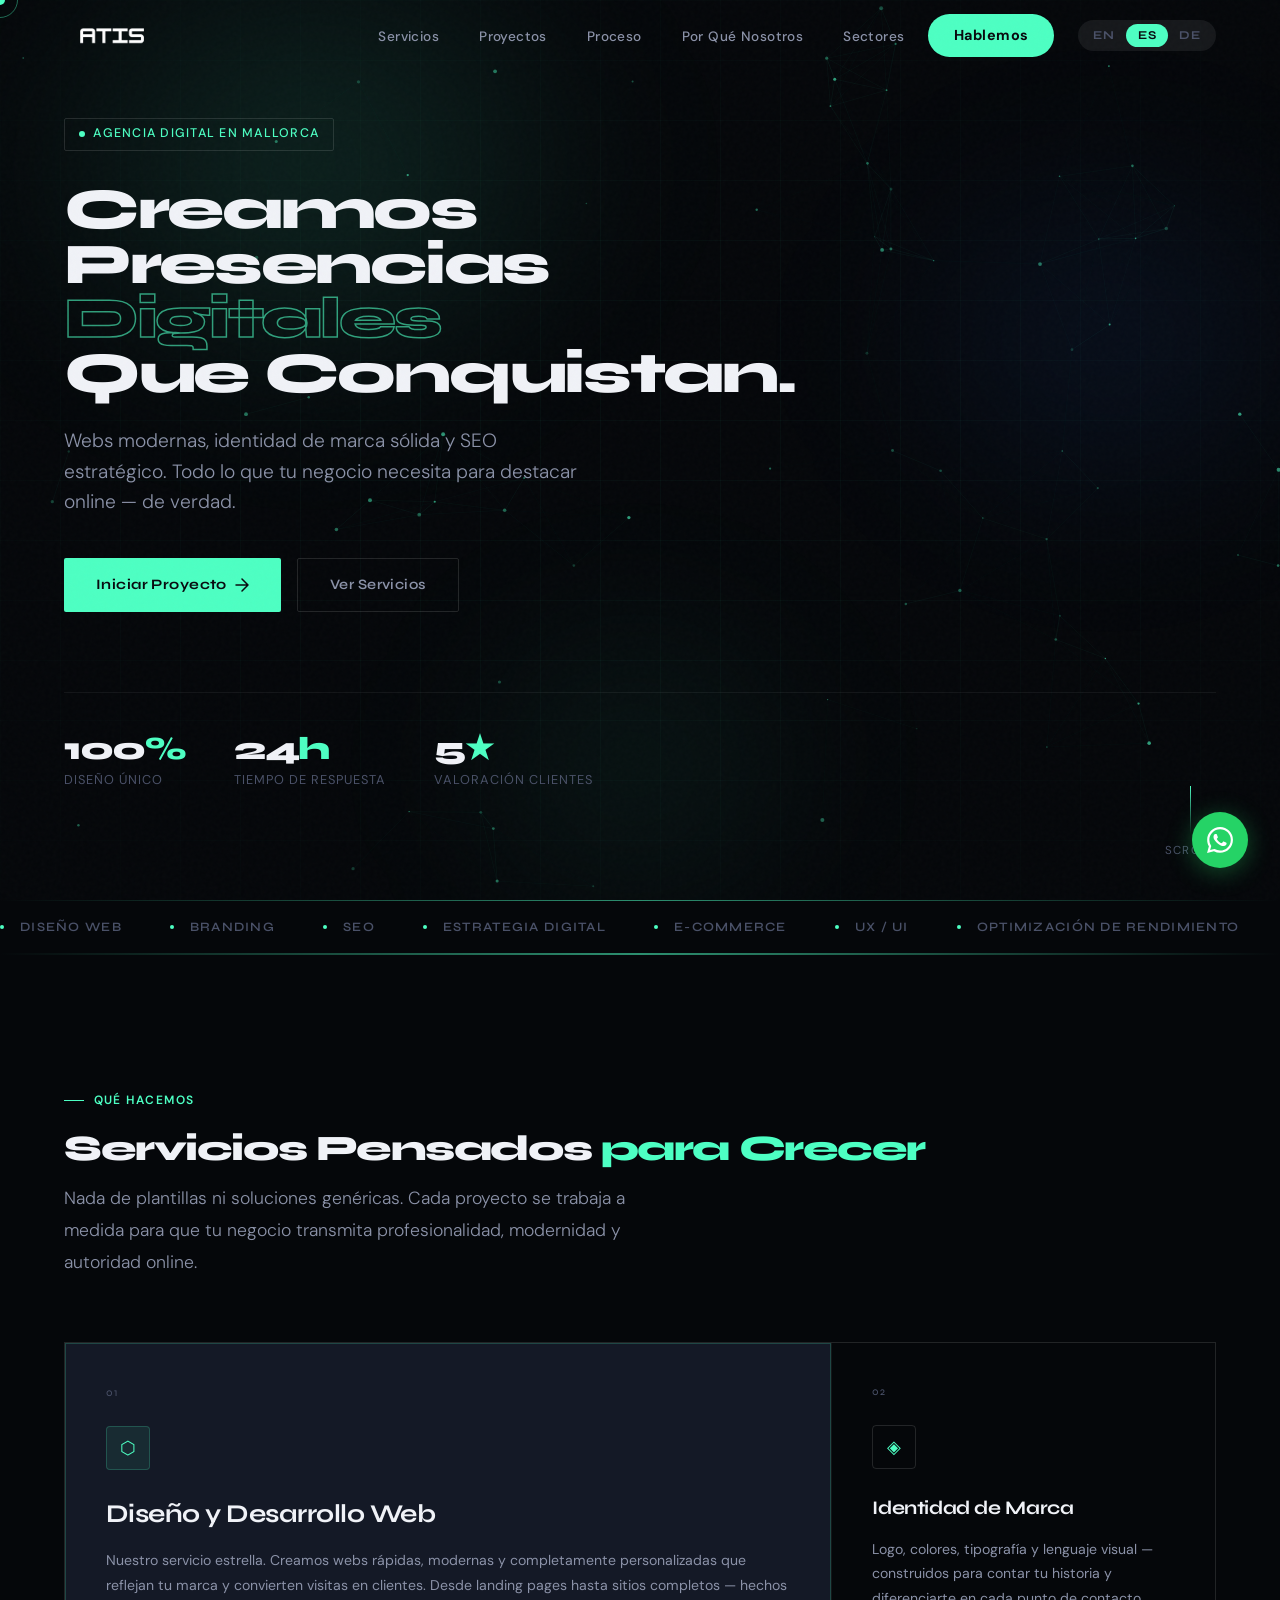
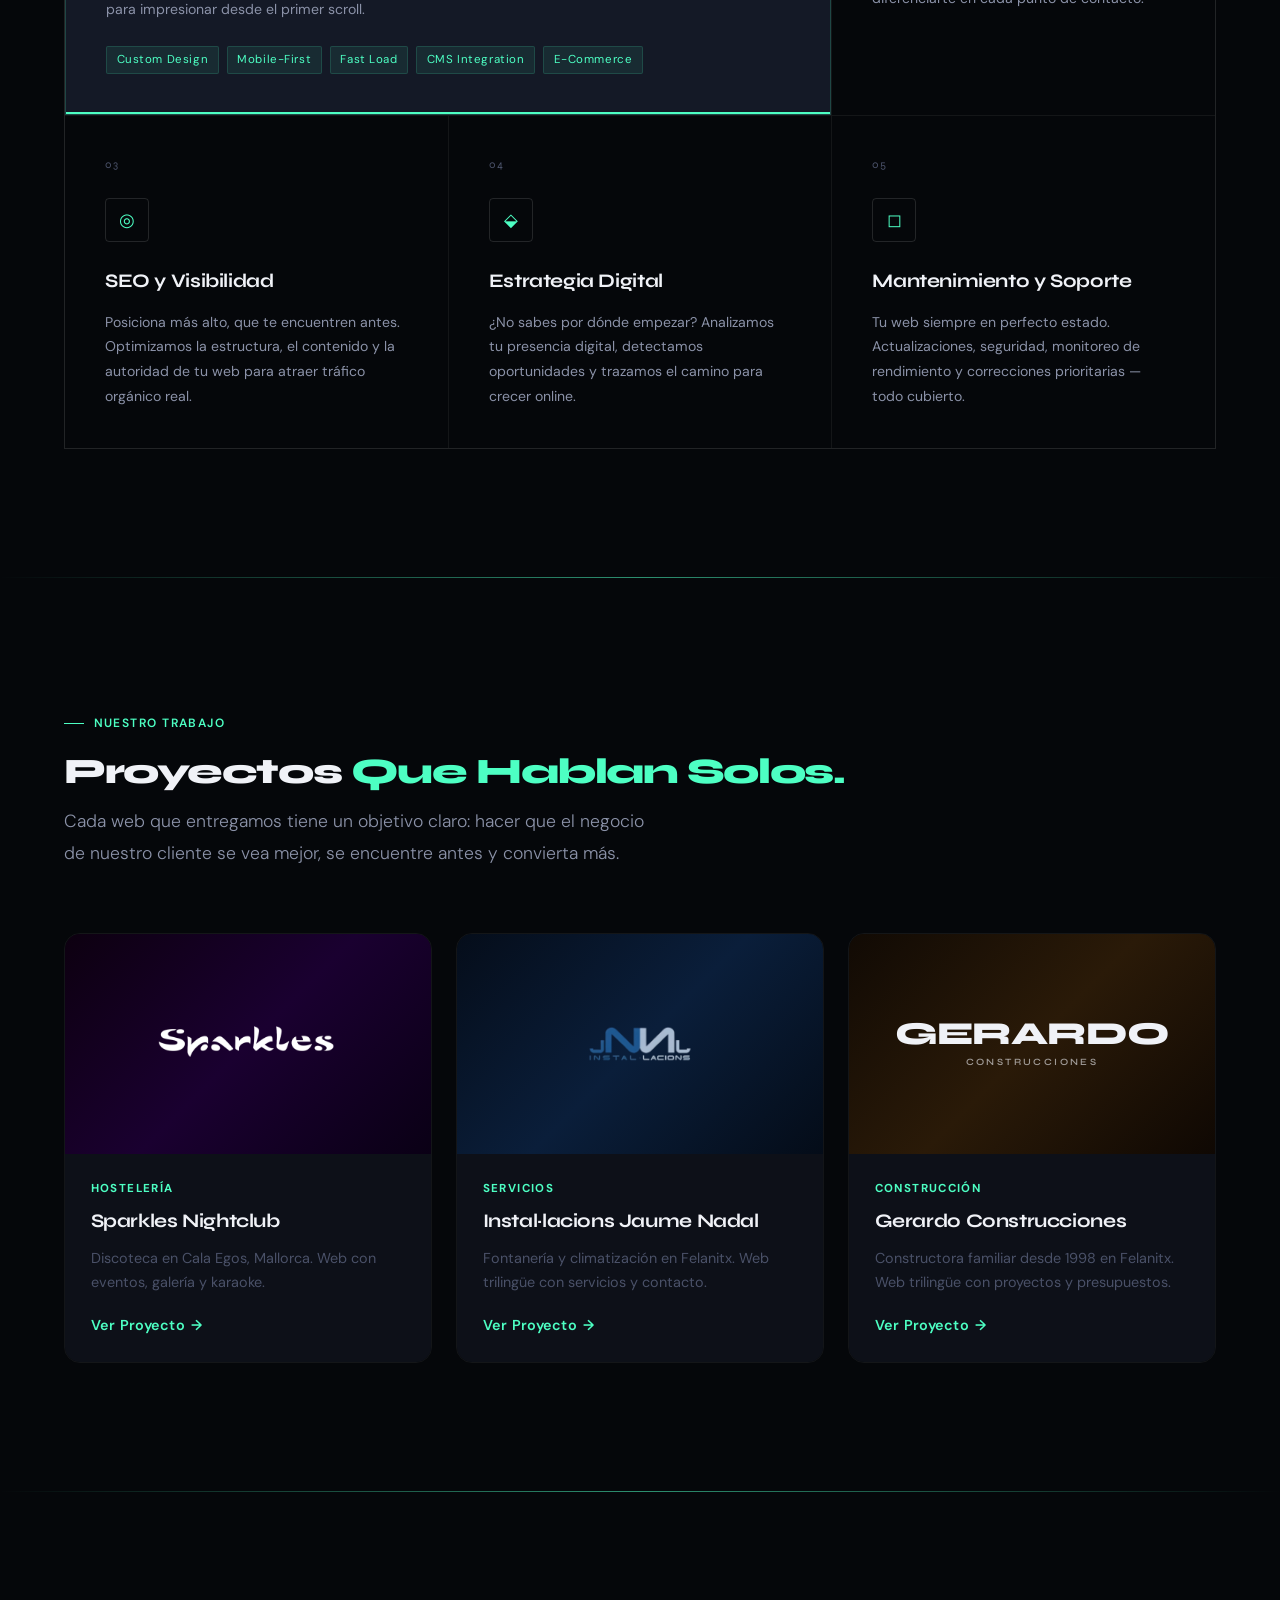
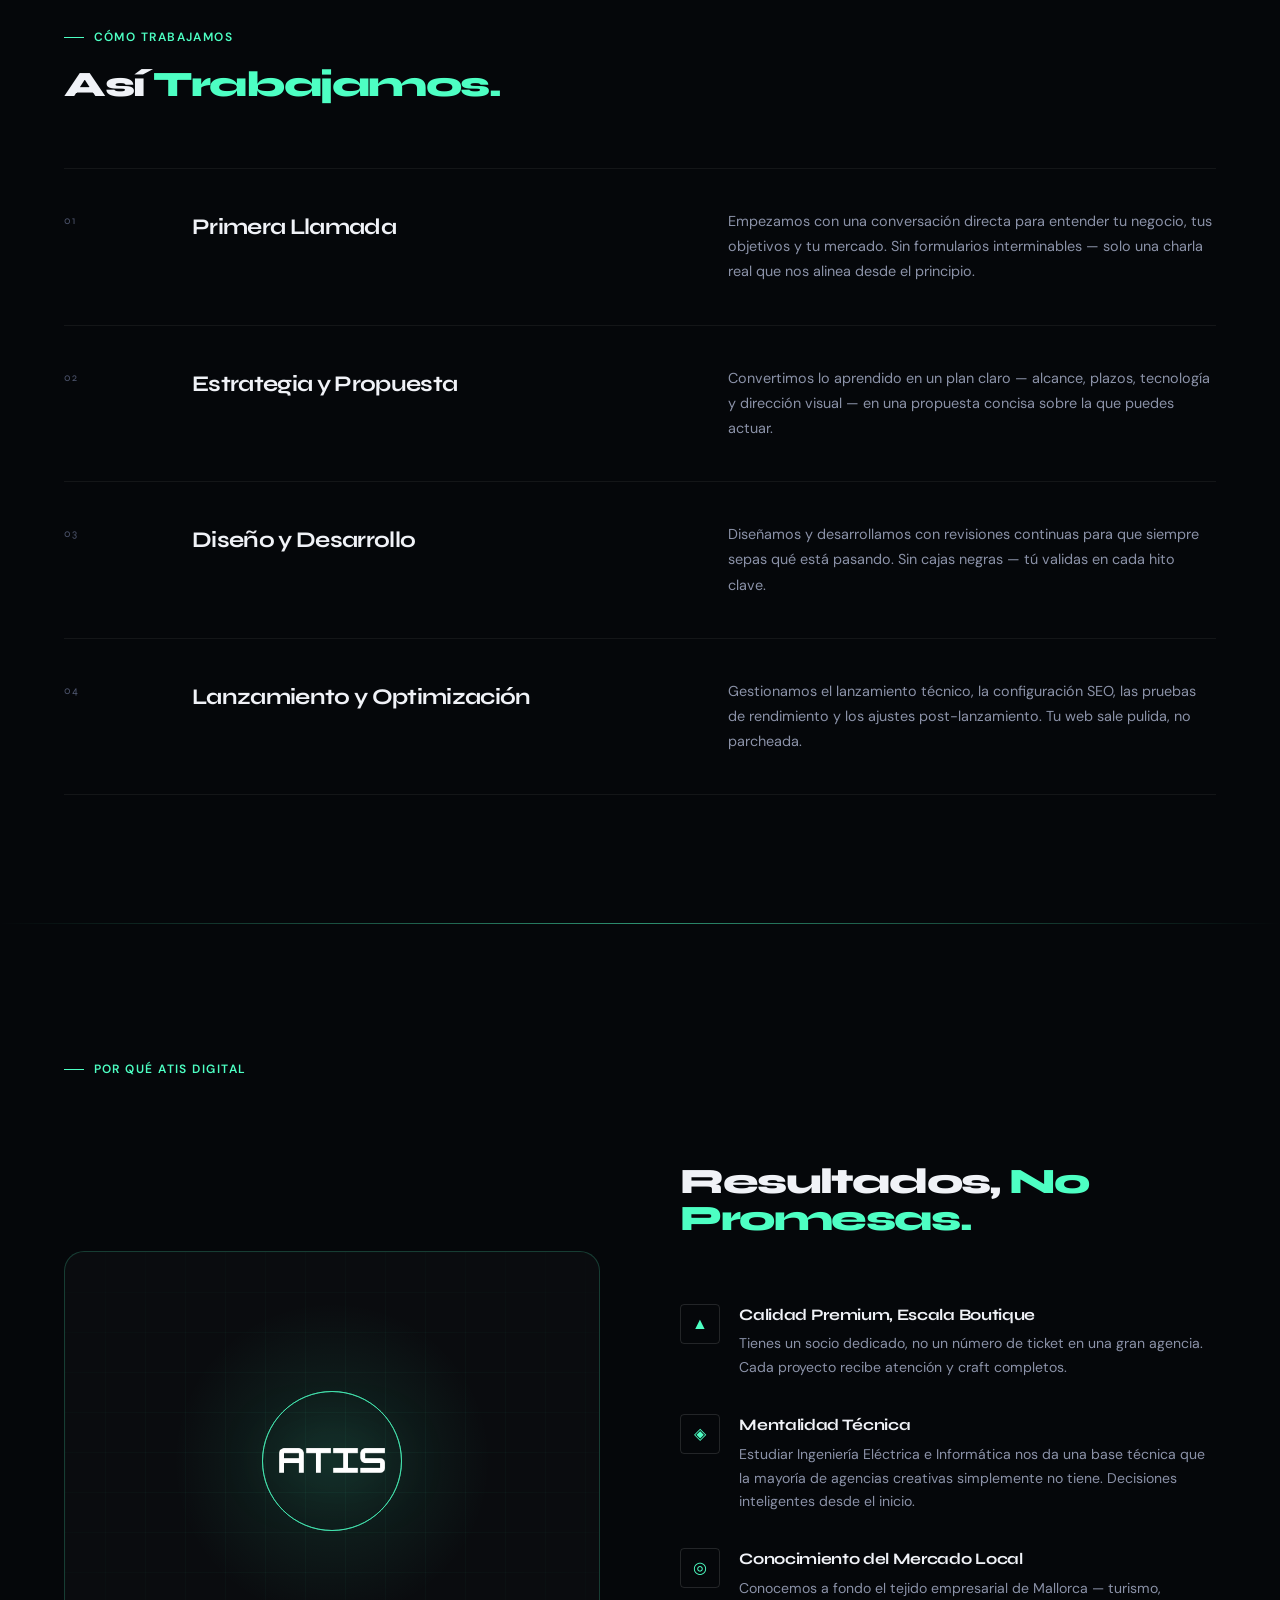
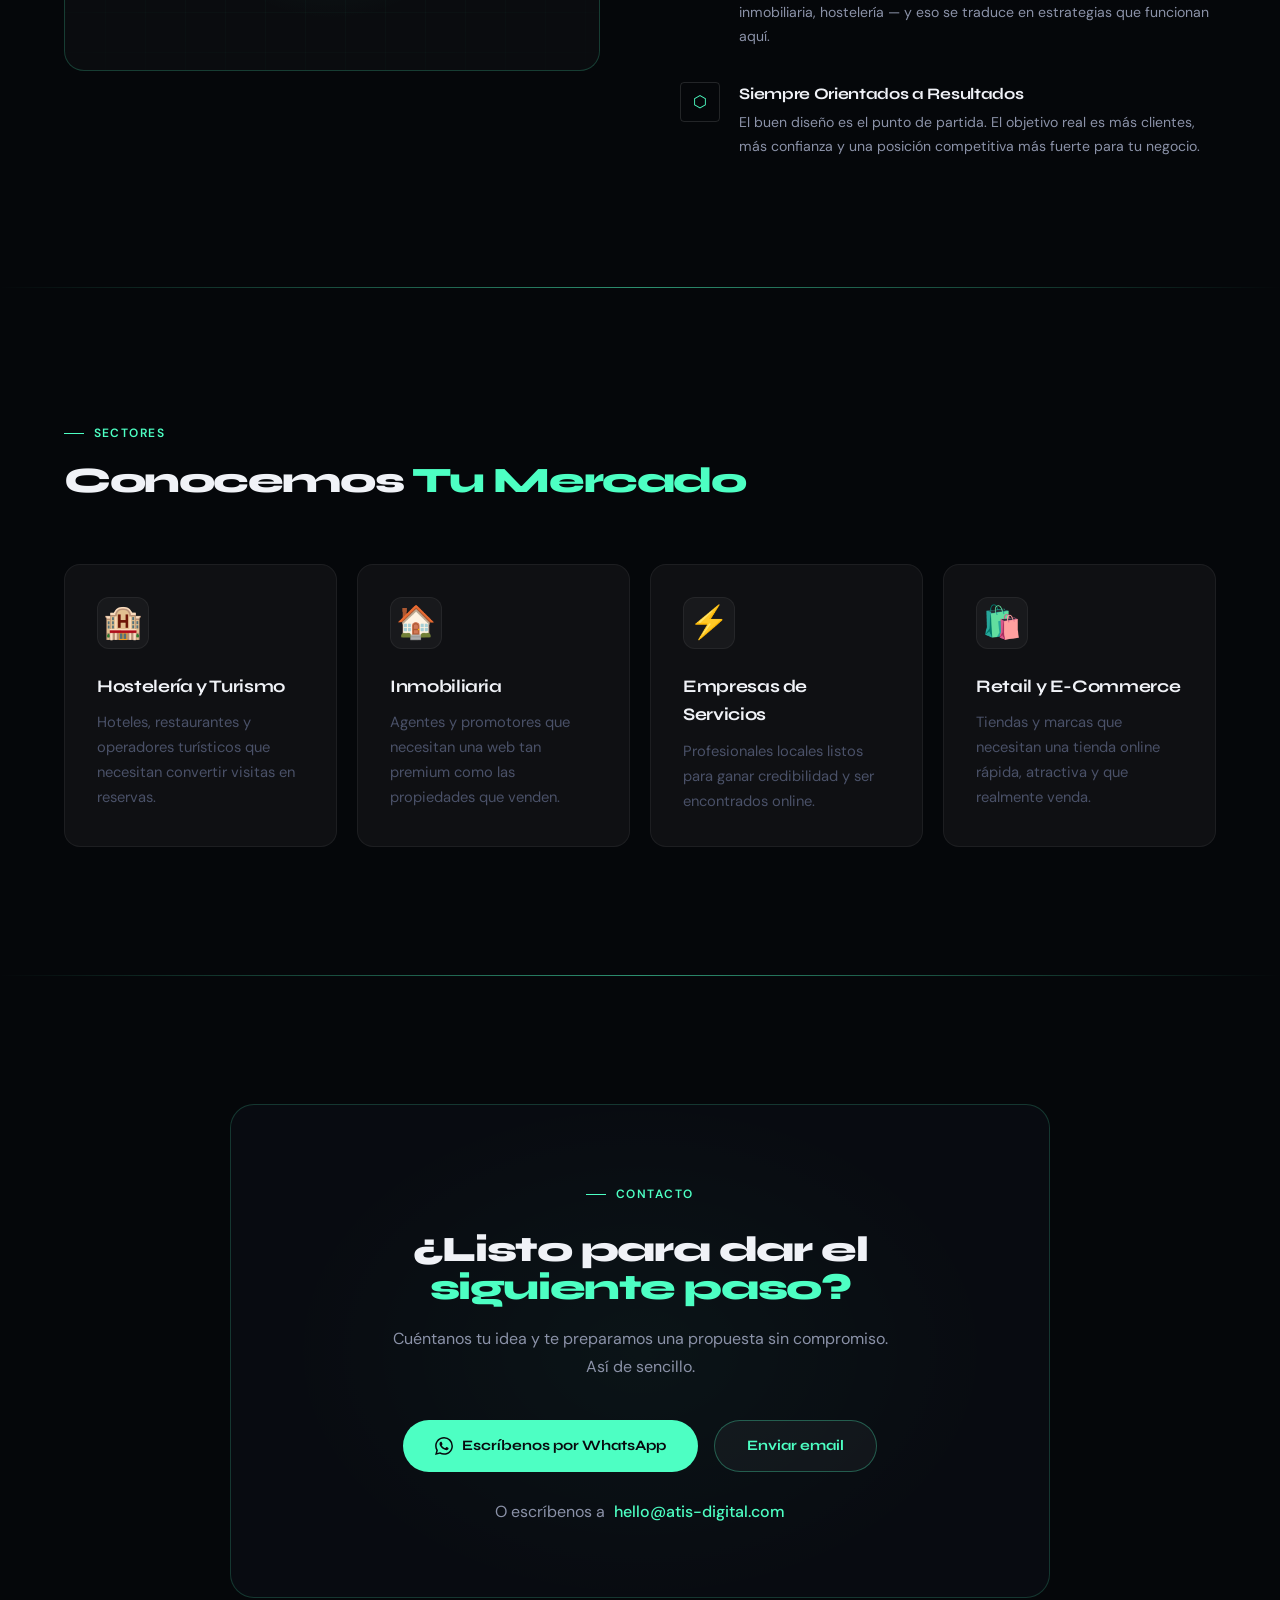
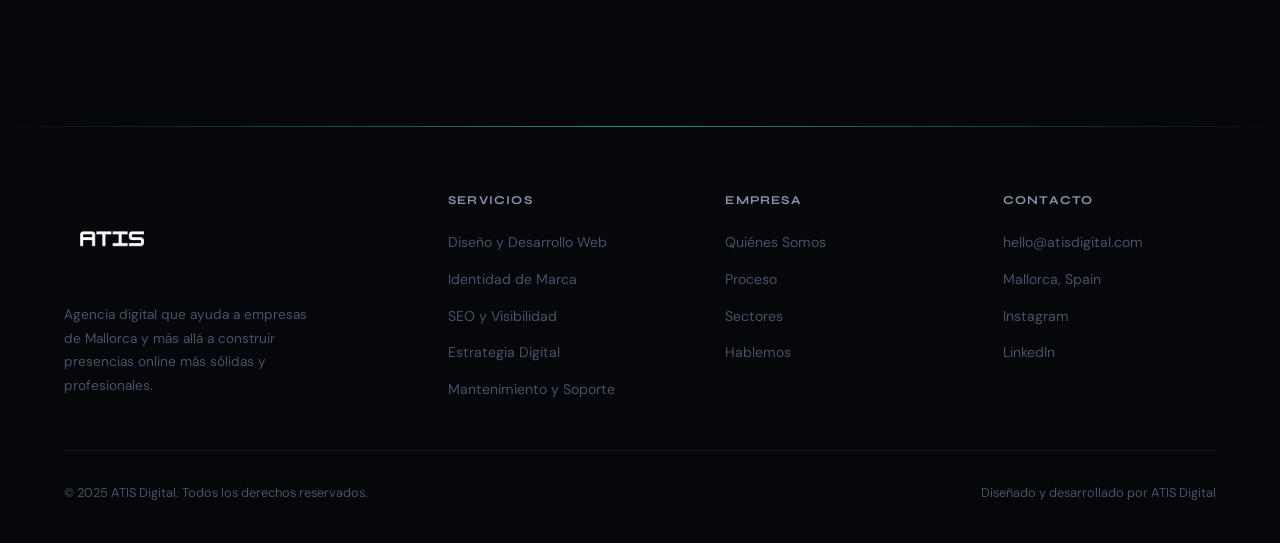
==== index.html @ 1c4c2e4b "Initial commit" ====
<!DOCTYPE html>
<html lang="en">
<head>
  <meta charset="UTF-8">
  <meta name="viewport" content="width=device-width, initial-scale=1.0">
  <meta name="description" content="ATIS Digital — Digital agency helping businesses in Mallorca and beyond build modern websites, sharp branding, and strong online presences.">
  <title>ATIS Digital — Digital Agency</title>
  <link rel="icon" type="image/png" href="atis_logo_simple_noback.png">

  <!-- CSS -->
  <link rel="stylesheet" href="css/variables.css">
  <link rel="stylesheet" href="css/navbar.css">
  <link rel="stylesheet" href="css/hero.css">
  <link rel="stylesheet" href="css/components.css">
</head>
<body>

  <!-- Custom Cursor -->
  <div class="cursor" id="cursor"></div>
  <div class="cursor-ring" id="cursor-ring"></div>

  <!-- ==================
       NAVBAR
  =================== -->
  <nav id="nav">
    <a href="#" class="logo">
        <img src="atis_logo_simple_noback.png" alt="ATIS Digital" class="logo-img">
      </a>
    <div class="nav-right">
      <ul class="nav-links">
        <li><a href="#services"   data-i18n="nav_services">Services</a></li>
        <li><a href="#portfolio"  data-i18n="nav_port">Proyectos</a></li>
        <li><a href="#process"    data-i18n="nav_process">Process</a></li>
        <li><a href="#why"        data-i18n="nav_why">Why Us</a></li>
        <li><a href="#industries" data-i18n="nav_industries">Industries</a></li>
      </ul>
      <a href="#contact" class="nav-cta" data-i18n="nav_cta">Get in Touch</a>
      <div class="lang-switcher">
        <button class="lang-btn" data-lang="en">EN</button>
        <button class="lang-btn active" data-lang="es">ES</button>
        <button class="lang-btn" data-lang="de">DE</button>
      </div>
      <button class="hamburger" id="hamburger" aria-label="Menu">
        <span></span><span></span><span></span>
      </button>
    </div>
  </nav>

  <!-- Mobile dropdown menu -->
  <div class="mobile-menu" id="mobile-menu">
    <ul>
      <li><a href="#services"   data-i18n="nav_services" class="mobile-link">Services</a></li>
      <li><a href="#portfolio"  data-i18n="nav_port"     class="mobile-link">Proyectos</a></li>
      <li><a href="#process"    data-i18n="nav_process"  class="mobile-link">Process</a></li>
      <li><a href="#why"        data-i18n="nav_why"      class="mobile-link">Why Us</a></li>
      <li><a href="#industries" data-i18n="nav_industries" class="mobile-link">Industries</a></li>
      <li><a href="#contact"    data-i18n="nav_cta"      class="mobile-link mobile-cta">Get in Touch</a></li>
    </ul>
    <div class="mobile-lang">
      <button class="lang-btn" data-lang="en">EN</button>
      <span class="lang-sep">|</span>
      <button class="lang-btn active" data-lang="es">ES</button>
      <span class="lang-sep">|</span>
      <button class="lang-btn" data-lang="de">DE</button>
    </div>
  </div>

  <!-- ==================
       HERO
  =================== -->
  <section class="hero">
    <canvas class="hero-canvas" id="hero-canvas"></canvas>
    <div class="hero-grid"></div>
    <div class="hero-blob hero-blob-1"></div>
    <div class="hero-blob hero-blob-2"></div>
    <div class="hero-blob hero-blob-3"></div>

    <div class="hero-tag" data-i18n="hero_tag">Agencia Digital en Mallorca</div>

    <h1>
      <span data-i18n="hero_h1_line1">We Build Digital</span><br>
      <em data-i18n="hero_h1_line2">Presences</em><br>
      <span data-i18n="hero_h1_line3">That Win.</span>
    </h1>

    <p class="hero-sub" data-i18n="hero_sub">
      Modern websites, sharp branding, and smart SEO — everything a business
      needs to dominate online. Seriously.
    </p>

    <div class="hero-actions">
      <a href="#contact" class="btn-primary">
        <span data-i18n="hero_btn1">Start a Project</span>
        <svg width="14" height="14" viewBox="0 0 14 14" fill="none">
          <path d="M1 7h12M7 1l6 6-6 6" stroke="currentColor" stroke-width="1.5" stroke-linecap="round" stroke-linejoin="round"/>
        </svg>
      </a>
      <a href="#services" class="btn-ghost" data-i18n="hero_btn2">Explore Services</a>
    </div>

    <div class="hero-stats">
      <div class="stat-item">
        <div class="stat-num">100<span>%</span></div>
        <div class="stat-label" data-i18n="stat1">Custom Design</div>
      </div>
      <div class="stat-item">
        <div class="stat-num">24<span>h</span></div>
        <div class="stat-label" data-i18n="stat2">Response Time</div>
      </div>
      <div class="stat-item">
        <div class="stat-num">5<span>★</span></div>
        <div class="stat-label" data-i18n="stat3">Client Rated</div>
      </div>
    </div>

    <div class="scroll-hint">
      <div class="scroll-line"></div>
      Scroll
    </div>
  </section>

  <!-- ==================
       MARQUEE
  =================== -->
  <div class="marquee-wrap">
    <div class="marquee-track">
      <div class="marquee-item"><span class="marquee-dot"></span><span data-i18n="marq1">Web Design</span></div>
      <div class="marquee-item"><span class="marquee-dot"></span><span data-i18n="marq2">Branding</span></div>
      <div class="marquee-item"><span class="marquee-dot"></span><span data-i18n="marq3">SEO</span></div>
      <div class="marquee-item"><span class="marquee-dot"></span><span data-i18n="marq4">Digital Strategy</span></div>
      <div class="marquee-item"><span class="marquee-dot"></span><span data-i18n="marq5">E-Commerce</span></div>
      <div class="marquee-item"><span class="marquee-dot"></span><span data-i18n="marq6">UX / UI</span></div>
      <div class="marquee-item"><span class="marquee-dot"></span><span data-i18n="marq7">Performance Optimisation</span></div>
      <div class="marquee-item"><span class="marquee-dot"></span><span data-i18n="marq8">Online Presence</span></div>
      <div class="marquee-item"><span class="marquee-dot"></span><span data-i18n="marq1">Web Design</span></div>
      <div class="marquee-item"><span class="marquee-dot"></span><span data-i18n="marq2">Branding</span></div>
      <div class="marquee-item"><span class="marquee-dot"></span><span data-i18n="marq3">SEO</span></div>
      <div class="marquee-item"><span class="marquee-dot"></span><span data-i18n="marq4">Digital Strategy</span></div>
      <div class="marquee-item"><span class="marquee-dot"></span><span data-i18n="marq5">E-Commerce</span></div>
      <div class="marquee-item"><span class="marquee-dot"></span><span data-i18n="marq6">UX / UI</span></div>
      <div class="marquee-item"><span class="marquee-dot"></span><span data-i18n="marq7">Performance Optimisation</span></div>
      <div class="marquee-item"><span class="marquee-dot"></span><span data-i18n="marq8">Online Presence</span></div>
    </div>
  </div>

  <!-- ==================
       SERVICES
  =================== -->
  <section id="services">
    <div class="services-header reveal">
      <div class="section-tag" data-i18n="svc_tag">What We Do</div>
      <h2><span data-i18n="svc_h2a">Services Built for</span> <em data-i18n="svc_h2b">Real Growth</em></h2>
      <p class="services-desc" data-i18n="svc_desc">
        We don't do cookie-cutter. Every service is tailored to make your
        business look credible, modern, and unmissable online.
      </p>
    </div>

    <div class="services-grid reveal">
      <div class="service-card featured">
        <div class="svc-num">01</div>
        <div class="svc-icon">⬡</div>
        <div class="svc-title" data-i18n="svc1_title">Website Design &amp; Development</div>
        <p class="svc-desc" data-i18n="svc1_desc">Our flagship service. We create fast, modern, fully custom websites that reflect your brand and convert visitors into clients. From landing pages to full multi-page sites — built to impress from the first scroll.</p>
        <div class="svc-tags">
          <span class="svc-tag">Custom Design</span>
          <span class="svc-tag">Mobile-First</span>
          <span class="svc-tag">Fast Load</span>
          <span class="svc-tag">CMS Integration</span>
          <span class="svc-tag">E-Commerce</span>
        </div>
      </div>
      <div class="service-card">
        <div class="svc-num">02</div>
        <div class="svc-icon">◈</div>
        <div class="svc-title" data-i18n="svc2_title">Brand Identity</div>
        <p class="svc-desc" data-i18n="svc2_desc">Logo, colours, typography, and visual language — built to tell your story and make you stand out in every touchpoint.</p>
      </div>
      <div class="service-card">
        <div class="svc-num">03</div>
        <div class="svc-icon">◎</div>
        <div class="svc-title" data-i18n="svc3_title">SEO &amp; Visibility</div>
        <p class="svc-desc" data-i18n="svc3_desc">Rank higher, be found faster. We optimise your site's structure, content, and authority to bring real organic traffic.</p>
      </div>
      <div class="service-card">
        <div class="svc-num">04</div>
        <div class="svc-icon">⬙</div>
        <div class="svc-title" data-i18n="svc4_title">Digital Strategy</div>
        <p class="svc-desc" data-i18n="svc4_desc">Not sure where to start? We map your digital presence, identify gaps, and build a clear roadmap to grow online.</p>
      </div>
      <div class="service-card">
        <div class="svc-num">05</div>
        <div class="svc-icon">◻</div>
        <div class="svc-title" data-i18n="svc5_title">Maintenance &amp; Support</div>
        <p class="svc-desc" data-i18n="svc5_desc">Keep your website running perfectly. Updates, security, performance monitoring, and priority fixes — covered.</p>
      </div>
    </div>
  </section>

  <!-- ==================
       PORTFOLIO
  =================== -->
  <section id="portfolio">
    <div class="portfolio-header reveal">
      <div class="section-tag" data-i18n="port_tag">Nuestro Trabajo</div>
      <h2><span data-i18n="port_h2a">Proyectos</span> <em data-i18n="port_h2b">Que Hablan Solos.</em></h2>
      <p class="portfolio-intro" data-i18n="port_intro">Cada web que entregamos tiene un objetivo claro: hacer que el negocio de nuestro cliente se vea mejor, se encuentre antes y convierta más.</p>
    </div>

    <div class="portfolio-grid reveal">

      <!-- Project 1: Sparkles -->
      <a href="https://sparklesmallorca.com/" target="_blank" rel="noopener" class="port-card">
        <div class="port-mockup" style="background: linear-gradient(135deg, #0d0010 0%, #1a0030 50%, #0a0015 100%);">
          <img src="Sparkles logo-Photoroom.png" alt="Sparkles Nightclub" class="port-logo" style="filter: brightness(0) invert(1); max-height: 110px;">
        </div>
        <div class="port-info">
          <div class="port-cat" data-i18n="pt_night">Hostelería</div>
          <div class="port-name">Sparkles Nightclub</div>
          <p class="port-desc" data-i18n="p1desc">Discoteca en Cala Egos, Mallorca. Web con eventos, galería y karaoke.</p>
          <span class="port-cta" data-i18n="port_visit">Ver Proyecto</span>
        </div>
      </a>

      <!-- Project 2: Jaume Nadal -->
      <a href="https://jaumenadal.netlify.app/" target="_blank" rel="noopener" class="port-card">
        <div class="port-mockup" style="background: linear-gradient(135deg, #050d1a 0%, #0a1e3a 50%, #040c18 100%);">
          <img src="logo-removebg-preview.png" alt="Instal·lacions Jaume Nadal" class="port-logo" style="max-height: 110px;">
        </div>
        <div class="port-info">
          <div class="port-cat" data-i18n="pt_svc">Servicios</div>
          <div class="port-name">Instal·lacions Jaume Nadal</div>
          <p class="port-desc" data-i18n="p2desc">Fontanería y climatización en Felanitx. Web trilingüe con servicios y contacto.</p>
          <span class="port-cta" data-i18n="port_visit">Ver Proyecto</span>
        </div>
      </a>

      <!-- Project 3: Gerardo Construcciones -->
      <a href="https://gerardo-construcciones.netlify.app/es/" target="_blank" rel="noopener" class="port-card">
        <div class="port-mockup" style="background: linear-gradient(135deg, #110a04 0%, #2a1a08 50%, #0f0803 100%);">
          <div class="port-text-logo">
            <span class="port-text-logo-main">GERARDO</span>
            <span class="port-text-logo-sub">CONSTRUCCIONES</span>
          </div>
        </div>
        <div class="port-info">
          <div class="port-cat" data-i18n="pt_const">Construcción</div>
          <div class="port-name">Gerardo Construcciones</div>
          <p class="port-desc" data-i18n="p3desc">Constructora familiar desde 1998 en Felanitx. Web trilingüe con proyectos y presupuestos.</p>
          <span class="port-cta" data-i18n="port_visit">Ver Proyecto</span>
        </div>
      </a>

    </div>
  </section>

  <!-- ==================
       PROCESS
  =================== -->
  <section id="process" class="process">
    <div class="reveal">
      <div class="section-tag" data-i18n="proc_tag">How We Work</div>
      <h2><span data-i18n="proc_h2a">Así</span> <em data-i18n="proc_h2b">Trabajamos.</em></h2>
    </div>
    <div class="process-list">
      <div class="process-item reveal">
        <div class="proc-num">01</div>
        <div class="proc-title" data-i18n="proc1_title">Discovery Call</div>
        <div class="proc-desc" data-i18n="proc1_desc">We start with a focused conversation to understand your business, goals, audience, and competitive landscape. No lengthy forms — just a real conversation that gets us aligned fast.</div>
      </div>
      <div class="process-item reveal">
        <div class="proc-num">02</div>
        <div class="proc-title" data-i18n="proc2_title">Strategy &amp; Proposal</div>
        <div class="proc-desc" data-i18n="proc2_desc">We translate insights into a clear project plan — scope, timeline, tech choices, and visual direction — delivered as a concise proposal you can act on.</div>
      </div>
      <div class="process-item reveal">
        <div class="proc-num">03</div>
        <div class="proc-title" data-i18n="proc3_title">Design &amp; Build</div>
        <div class="proc-desc" data-i18n="proc3_desc">We design and develop in tight feedback loops so you always know what's happening. No black-box development — you review at every key milestone.</div>
      </div>
      <div class="process-item reveal">
        <div class="proc-num">04</div>
        <div class="proc-title" data-i18n="proc4_title">Launch &amp; Optimise</div>
        <div class="proc-desc" data-i18n="proc4_desc">We handle the technical launch, SEO setup, performance checks, and post-launch tweaks. Your site goes live polished, not patched.</div>
      </div>
    </div>
  </section>

  <!-- ==================
       WHY US
  =================== -->
  <section id="why">
    <div class="section-tag reveal" data-i18n="why_tag">Why ATIS Digital</div>
    <div class="why-grid">
      <div class="why-visual reveal">
        <div class="why-grid-bg"></div>
        <div class="why-pulse why-pulse-1"></div>
        <div class="why-pulse why-pulse-2"></div>
        <div class="why-pulse why-pulse-3"></div>
        <div class="why-logo-glow"></div>
        <img src="atis_logo_simple_noback.png" alt="ATIS Digital" class="why-logo-img">
      </div>
      <div class="why-points reveal">
        <h2 style="margin-bottom:2rem"><span data-i18n="why_h2a">Resultados,</span> <em data-i18n="why_h2b">No Promesas.</em></h2>
        <div class="why-point">
          <div class="why-icon">▲</div>
          <div>
            <div class="why-point-title" data-i18n="why1_title">Premium Quality, Boutique Scale</div>
            <p class="why-point-desc" data-i18n="why1_desc">You get a dedicated partner, not a ticket number in a big agency queue. Every project gets full focus and craft.</p>
          </div>
        </div>
        <div class="why-point">
          <div class="why-icon">◈</div>
          <div>
            <div class="why-point-title" data-i18n="why2_title">Tech-First Thinking</div>
            <p class="why-point-desc" data-i18n="why2_desc">Studying Electrical Engineering &amp; IT gives us a technical foundation most design agencies simply don't have. Smart decisions from the start.</p>
          </div>
        </div>
        <div class="why-point">
          <div class="why-icon">◎</div>
          <div>
            <div class="why-point-title" data-i18n="why3_title">Local Market Intelligence</div>
            <p class="why-point-desc" data-i18n="why3_desc">Deep knowledge of the Mallorca business landscape — tourism, real estate, hospitality — means strategies that actually land locally.</p>
          </div>
        </div>
        <div class="why-point">
          <div class="why-icon">⬡</div>
          <div>
            <div class="why-point-title" data-i18n="why4_title">Results-Oriented, Always</div>
            <p class="why-point-desc" data-i18n="why4_desc">Beautiful design is the baseline. The real goal is more clients, more trust, and a stronger competitive position for your business.</p>
          </div>
        </div>
      </div>
    </div>
  </section>

  <!-- ==================
       INDUSTRIES
  =================== -->
  <section id="industries" class="industries">
    <div class="reveal">
      <div class="section-tag" data-i18n="ind_tag">Industries</div>
      <h2><span data-i18n="ind_h2a">We Know Your</span> <em data-i18n="ind_h2b">Market</em></h2>
    </div>
    <div class="industries-grid reveal">
      <div class="industry-card">
        <div class="ind-icon-wrap">🏨</div>
        <div class="ind-title" data-i18n="ind1_title">Hospitality &amp; Tourism</div>
        <p class="ind-desc" data-i18n="ind1_desc">Hotels, restaurants, and tourism operators that need to convert browsers into bookings.</p>
      </div>
      <div class="industry-card">
        <div class="ind-icon-wrap">🏠</div>
        <div class="ind-title" data-i18n="ind2_title">Real Estate</div>
        <p class="ind-desc" data-i18n="ind2_desc">Agents and developers who need a site as premium as the properties they sell.</p>
      </div>
      <div class="industry-card">
        <div class="ind-icon-wrap">⚡</div>
        <div class="ind-title" data-i18n="ind3_title">Service Businesses</div>
        <p class="ind-desc" data-i18n="ind3_desc">Local professionals and service companies ready to look credible and get found online.</p>
      </div>
      <div class="industry-card">
        <div class="ind-icon-wrap">🛍️</div>
        <div class="ind-title" data-i18n="ind4_title">Retail &amp; E-Commerce</div>
        <p class="ind-desc" data-i18n="ind4_desc">Shops and brands that need fast, beautiful online stores that actually drive sales.</p>
      </div>
    </div>
  </section>

  <!-- ==================
       CTA
  =================== -->
  <section id="contact" class="cta-section">
    <div class="cta-glow"></div>
    <div class="cta-content reveal">
      <div class="cta-card">
        <div class="section-tag" style="justify-content:center" data-i18n="cta_tag">Contacto</div>
        <h2>
          <span data-i18n="cta_h2a">¿Listo para dar el</span><br>
          <em data-i18n="cta_h2b">siguiente paso?</em>
        </h2>
        <p data-i18n="cta_desc">Cuéntanos tu idea y te preparamos una propuesta sin compromiso. Así de sencillo.</p>
        <div class="cta-actions">
          <a href="https://wa.me/34605327954" class="cta-btn-primary" target="_blank" rel="noopener">
            <svg width="18" height="18" viewBox="0 0 24 24" fill="currentColor" aria-hidden="true">
              <path d="M17.472 14.382c-.297-.149-1.758-.867-2.03-.967-.273-.099-.471-.148-.67.15-.197.297-.767.966-.94 1.164-.173.199-.347.223-.644.075-.297-.15-1.255-.463-2.39-1.475-.883-.788-1.48-1.761-1.653-2.059-.173-.297-.018-.458.13-.606.134-.133.298-.347.446-.52.149-.174.198-.298.298-.497.099-.198.05-.371-.025-.52-.075-.149-.669-1.612-.916-2.207-.242-.579-.487-.5-.669-.51-.173-.008-.371-.01-.57-.01-.198 0-.52.074-.792.372-.272.297-1.04 1.016-1.04 2.479 0 1.462 1.065 2.875 1.213 3.074.149.198 2.096 3.2 5.077 4.487.709.306 1.262.489 1.694.625.712.227 1.36.195 1.871.118.571-.085 1.758-.719 2.006-1.413.248-.694.248-1.289.173-1.413-.074-.124-.272-.198-.57-.347m-5.421 7.403h-.004a9.87 9.87 0 01-5.031-1.378l-.361-.214-3.741.982.998-3.648-.235-.374a9.86 9.86 0 01-1.51-5.26c.001-5.45 4.436-9.884 9.888-9.884 2.64 0 5.122 1.03 6.988 2.898a9.825 9.825 0 012.893 6.994c-.003 5.45-4.437 9.884-9.885 9.884m8.413-18.297A11.815 11.815 0 0012.05 0C5.495 0 .16 5.335.157 11.892c0 2.096.547 4.142 1.588 5.945L.057 24l6.305-1.654a11.882 11.882 0 005.683 1.448h.005c6.554 0 11.89-5.335 11.893-11.893a11.821 11.821 0 00-3.48-8.413z"/>
            </svg>
            <span data-i18n="cta_btn1">Escríbenos por WhatsApp</span>
          </a>
          <a href="mailto:hello@atis-digital.com" class="cta-btn-ghost">
            <span data-i18n="cta_btn2">Enviar email</span>
          </a>
        </div>
        <p class="cta-email-note">
          <span data-i18n="cta_email_note">O escríbenos a</span>
          <a href="mailto:hello@atis-digital.com" class="cta-email-link">hello@atis-digital.com</a>
        </p>
      </div>
    </div>
  </section>

  <!-- ==================
       FOOTER
  =================== -->
  <footer>
    <div class="footer-top">
      <div class="footer-brand">
        <a href="#" class="logo">
        <img src="atis_logo_simple_noback.png" alt="ATIS Digital" class="logo-img">
      </a>
        <p data-i18n="footer_brand_desc">A digital agency helping businesses in Mallorca and beyond build stronger, more professional online presences.</p>
      </div>
      <div>
        <div class="footer-col-title" data-i18n="footer_col_services">Services</div>
        <ul class="footer-links">
          <li><a href="#services" data-i18n="svc1_title">Website Design &amp; Development</a></li>
          <li><a href="#services" data-i18n="svc2_title">Brand Identity</a></li>
          <li><a href="#services" data-i18n="svc3_title">SEO &amp; Visibility</a></li>
          <li><a href="#services" data-i18n="svc4_title">Digital Strategy</a></li>
          <li><a href="#services" data-i18n="svc5_title">Maintenance &amp; Support</a></li>
        </ul>
      </div>
      <div>
        <div class="footer-col-title" data-i18n="footer_col_company">Company</div>
        <ul class="footer-links">
          <li><a href="#why"        data-i18n="footer_about">About</a></li>
          <li><a href="#process"    data-i18n="nav_process">Process</a></li>
          <li><a href="#industries" data-i18n="nav_industries">Industries</a></li>
          <li><a href="#contact"    data-i18n="nav_cta">Get in Touch</a></li>
        </ul>
      </div>
      <div>
        <div class="footer-col-title" data-i18n="footer_col_contact">Contact</div>
        <ul class="footer-links">
          <!-- TODO: Update with real details -->
          <li><a href="mailto:hello@atisdigital.com">hello@atisdigital.com</a></li>
          <li><a href="#">Mallorca, Spain</a></li>
          <li><a href="#">Instagram</a></li>
          <li><a href="#">LinkedIn</a></li>
        </ul>
      </div>
    </div>
    <div class="footer-bottom">
      <span data-i18n="footer_copy">© 2025 ATIS Digital. All rights reserved.</span>
      <span data-i18n="footer_credit">Designed &amp; built by ATIS Digital</span>
    </div>
  </footer>

  <!-- Floating WhatsApp -->
  <a href="https://wa.me/34605327954" target="_blank" rel="noopener" class="wa-float" id="wa-float">
    <svg xmlns="http://www.w3.org/2000/svg" width="26" height="26" viewBox="0 0 24 24" fill="white">
      <path d="M17.472 14.382c-.297-.149-1.758-.867-2.03-.967-.273-.099-.471-.148-.67.15-.197.297-.767.966-.94 1.164-.173.199-.347.223-.644.075-.297-.15-1.255-.463-2.39-1.475-.883-.788-1.48-1.761-1.653-2.059-.173-.297-.018-.458.13-.606.134-.133.298-.347.446-.52.149-.174.198-.298.298-.497.099-.198.05-.371-.025-.52-.075-.149-.669-1.612-.916-2.207-.242-.579-.487-.5-.669-.51-.173-.008-.371-.01-.57-.01-.198 0-.52.074-.792.372-.272.297-1.04 1.016-1.04 2.479 0 1.462 1.065 2.875 1.213 3.074.149.198 2.096 3.2 5.077 4.487.709.306 1.262.489 1.694.625.712.227 1.36.195 1.871.118.571-.085 1.758-.719 2.006-1.413.248-.694.248-1.289.173-1.413-.074-.124-.272-.198-.57-.347m-5.421 7.403h-.004a9.87 9.87 0 01-5.031-1.378l-.361-.214-3.741.982.998-3.648-.235-.374a9.86 9.86 0 01-1.51-5.26c.001-5.45 4.436-9.884 9.888-9.884 2.64 0 5.122 1.03 6.988 2.898a9.825 9.825 0 012.893 6.994c-.003 5.45-4.437 9.884-9.885 9.884m8.413-18.297A11.815 11.815 0 0012.05 0C5.495 0 .16 5.335.157 11.892c0 2.096.547 4.142 1.588 5.945L.057 24l6.305-1.654a11.882 11.882 0 005.683 1.448h.005c6.554 0 11.89-5.335 11.893-11.893a11.821 11.821 0 00-3.48-8.413z"/>
    </svg>
    <span class="wa-tooltip" data-i18n="wa_tooltip">¿Hablamos?</span>
  </a>

  <!-- JS -->
  <script src="js/main.js"></script>

</body>
</html>
---- css/variables.css ----
/* ============================================
   ATIS Digital — CSS Variables & Base Styles
   ============================================ */

@import url('https://fonts.googleapis.com/css2?family=Syne:wght@400;500;600;700;800&family=DM+Sans:ital,opsz,wght@0,9..40,300;0,9..40,400;0,9..40,500;1,9..40,300&display=swap');

:root {
  --bg:           #05070A;
  --bg2:          #0D1018;
  --bg3:          #111620;
  --surface:      #141926;
  --border:       rgba(255,255,255,0.06);
  --border-bright:rgba(255,255,255,0.12);
  --accent:       #4DFFC3;
  --accent2:      #2BE8A5;
  --accent-dim:   rgba(77,255,195,0.08);
  --accent-glow:  rgba(77,255,195,0.15);
  --text:         #F0F2F7;
  --text-mid:     #8B92A8;
  --text-dim:     #4A5168;
  --font-display: 'Syne', sans-serif;
  --font-body:    'DM Sans', sans-serif;
}

*, *::before, *::after {
  margin: 0;
  padding: 0;
  box-sizing: border-box;
}

html {
  scroll-behavior: smooth;
  overflow-x: hidden;
}

body {
  background: var(--bg);
  color: var(--text);
  font-family: var(--font-body);
  font-size: 16px;
  line-height: 1.6;
  overflow-x: hidden;
  cursor: none;
}

/* Noise overlay */
body::before {
  content: '';
  position: fixed;
  inset: 0;
  background-image: url("data:image/svg+xml,%3Csvg viewBox='0 0 256 256' xmlns='http://www.w3.org/2000/svg'%3E%3Cfilter id='noise'%3E%3CfeTurbulence type='fractalNoise' baseFrequency='0.9' numOctaves='4' stitchTiles='stitch'/%3E%3C/filter%3E%3Crect width='100%25' height='100%25' filter='url(%23noise)' opacity='1'/%3E%3C/svg%3E");
  opacity: 0.022;
  pointer-events: none;
  z-index: 1000;
}

/* Shared section padding + separator lines */
section { padding: 8rem 5%; }
section:not(.hero) {
  border-top: 1px solid transparent;
  border-image: linear-gradient(90deg, transparent 0%, rgba(77,255,195,0.55) 50%, transparent 100%) 1;
}

/* Shared headings */
h2 {
  font-family: var(--font-display);
  font-size: clamp(1.5rem, 2.8vw, 2.5rem);
  font-weight: 800;
  letter-spacing: -0.04em;
  line-height: 1.05;
}
h2 em { font-style: normal; color: var(--accent); }

/* Section tag */
.section-tag {
  display: inline-flex;
  align-items: center;
  gap: 0.6rem;
  font-size: 0.75rem;
  font-weight: 600;
  color: var(--accent);
  text-transform: uppercase;
  letter-spacing: 0.12em;
  margin-bottom: 1.2rem;
}
.section-tag::before {
  content: '';
  display: block;
  width: 20px;
  height: 1px;
  background: var(--accent);
}

/* Buttons */
.btn-primary {
  background: var(--accent);
  color: #080A0E;
  padding: 0.9rem 2rem;
  font-family: var(--font-display);
  font-size: 0.9rem;
  font-weight: 700;
  letter-spacing: 0.03em;
  border: none;
  border-radius: 2px;
  text-decoration: none;
  transition: background 0.2s, transform 0.2s, box-shadow 0.2s;
  display: inline-flex;
  align-items: center;
  gap: 0.5rem;
  cursor: none;
}
.btn-primary:hover {
  background: var(--accent2);
  transform: translateY(-2px);
  box-shadow: 0 12px 40px rgba(77,255,195,0.25);
}
.btn-ghost {
  background: transparent;
  color: var(--text-mid);
  padding: 0.9rem 2rem;
  font-family: var(--font-display);
  font-size: 0.9rem;
  font-weight: 600;
  letter-spacing: 0.03em;
  border: 1px solid var(--border-bright);
  border-radius: 2px;
  text-decoration: none;
  transition: color 0.2s, border-color 0.2s, transform 0.2s;
  display: inline-flex;
  align-items: center;
  gap: 0.5rem;
  cursor: none;
}
.btn-ghost:hover {
  color: var(--text);
  border-color: rgba(255,255,255,0.25);
  transform: translateY(-2px);
}

/* Scroll reveal */
.reveal {
  opacity: 0;
  transform: translateY(40px);
  transition: opacity 0.7s ease, transform 0.7s ease;
}
.reveal.visible {
  opacity: 1;
  transform: translateY(0);
}

/* Keyframes */
@keyframes fadeUp {
  from { opacity: 0; transform: translateY(30px); }
  to   { opacity: 1; transform: translateY(0); }
}
@keyframes pulse {
  0%, 100% { opacity: 1; transform: scale(1); }
  50%       { opacity: 0.4; transform: scale(0.7); }
}
@keyframes spin {
  from { transform: rotate(0deg); }
  to   { transform: rotate(360deg); }
}
@keyframes scrollLine {
  0%     { transform: scaleY(0); transform-origin: top; }
  50%    { transform: scaleY(1); transform-origin: top; }
  50.01% { transform-origin: bottom; }
  100%   { transform: scaleY(0); transform-origin: bottom; }
}
@keyframes marquee {
  from { transform: translateX(0); }
  to   { transform: translateX(-50%); }
}
---- css/navbar.css ----
/* ============================================
   Component: Navbar
   ============================================ */

nav {
  position: fixed;
  top: 0; left: 0; right: 0;
  z-index: 100;
  padding: 0 5%;
  height: 72px;
  display: flex;
  align-items: center;
  justify-content: space-between;
  border-bottom: 1px solid transparent;
  transition: background 0.4s, border-color 0.4s;
}
nav.scrolled, nav.menu-open {
  background: rgba(8,10,14,0.98);
  backdrop-filter: blur(20px);
  border-color: var(--border);
}
.logo {
  text-decoration: none;
  display: flex;
  align-items: center;
}
.logo-img {
  height: 96px;
  width: auto;
  display: block;
}
.ft-brand .logo-img {
  height: 104px;
}

.nav-links {
  display: flex;
  gap: 2.5rem;
  list-style: none;
}
.nav-links a {
  font-size: 0.85rem;
  font-weight: 500;
  color: var(--text-mid);
  text-decoration: none;
  letter-spacing: 0.03em;
  transition: color 0.2s;
}
.nav-links a:hover { color: var(--text); }

/* CTA button — accent green pill */
.nav-cta {
  background: var(--accent) !important;
  color: #080A0E !important;
  padding: 0.6rem 1.6rem !important;
  border-radius: 50px;
  font-weight: 700 !important;
  font-size: 0.9rem;
  letter-spacing: 0.03em;
  text-decoration: none;
  transition: background 0.2s, transform 0.2s !important;
}
.nav-cta:hover {
  background: var(--accent2) !important;
  transform: translateY(-1px);
}

/* Nav right group */
.nav-right {
  display: flex;
  align-items: center;
  gap: 1.5rem;
}

/* Language switcher — dark pill container */
.lang-switcher {
  display: flex;
  align-items: center;
  gap: 0;
  background: rgba(255,255,255,0.07);
  border-radius: 50px;
  padding: 4px;
}
.lang-btn {
  background: none;
  border: none;
  outline: none;
  font-family: var(--font-display);
  font-size: 0.75rem;
  font-weight: 700;
  letter-spacing: 0.08em;
  color: var(--text-dim);
  cursor: pointer;
  padding: 0.3rem 0.7rem;
  border-radius: 50px;
  transition: color 0.2s, background 0.2s;
  -webkit-tap-highlight-color: transparent;
}
.lang-btn:hover  { color: var(--text); }
.lang-btn.active {
  background: var(--accent);
  color: #080A0E;
}

/* Hamburger button */
.hamburger {
  display: none;
  flex-direction: column;
  justify-content: center;
  gap: 5px;
  background: none;
  border: none;
  outline: none;
  cursor: pointer;
  padding: 4px;
  -webkit-tap-highlight-color: transparent;
}
.hamburger span {
  display: block;
  width: 24px;
  height: 2px;
  background: var(--text);
  border-radius: 2px;
  transition: transform 0.3s, opacity 0.3s;
}
.hamburger.open span:nth-child(1) { transform: translateY(7px) rotate(45deg); }
.hamburger.open span:nth-child(2) { opacity: 0; }
.hamburger.open span:nth-child(3) { transform: translateY(-7px) rotate(-45deg); }

/* Mobile dropdown */
.mobile-menu {
  display: none;
  position: fixed;
  top: 72px; left: 0; right: 0;
  background: rgba(8,10,14,0.98);
  backdrop-filter: blur(20px);
  border-bottom: 1px solid var(--border);
  z-index: 99;
  padding: 0.75rem 5% 2rem;
  box-sizing: border-box;
}
.mobile-menu.open { display: block; }
.mobile-menu ul {
  list-style: none;
  display: flex;
  flex-direction: column;
  gap: 0;
}
.mobile-link {
  display: block;
  padding: 0.9rem 0;
  font-size: 1rem;
  font-weight: 500;
  color: var(--text-mid);
  text-decoration: none;
  border-bottom: 1px solid var(--border);
  letter-spacing: 0.03em;
  transition: color 0.2s;
}
.mobile-link:hover { color: var(--accent); }
.mobile-cta {
  color: var(--accent) !important;
  font-weight: 700;
  border-bottom: none;
}
.mobile-lang {
  display: flex;
  align-items: center;
  gap: 0.4rem;
  margin-top: 1.2rem;
}

@media (max-width: 900px) {
  .nav-links     { display: none; }
  .lang-switcher { display: none; }
  .nav-cta       { display: none; }
  .hamburger     { display: flex; }
}
---- css/hero.css ----
/* ============================================
   Component: Hero
   ============================================ */

.hero {
  min-height: 100vh;
  display: flex;
  flex-direction: column;
  justify-content: center;
  padding: 72px 5% 0;
  position: relative;
  overflow: hidden;
}

/* Background grid */
.hero-grid {
  position: absolute;
  inset: 0;
  background-image:
    linear-gradient(rgba(77,255,195,0.03) 1px, transparent 1px),
    linear-gradient(90deg, rgba(77,255,195,0.03) 1px, transparent 1px);
  background-size: 60px 60px;
  mask-image: radial-gradient(ellipse 80% 80% at 50% 50%, black 30%, transparent 100%);
  -webkit-mask-image: radial-gradient(ellipse 80% 80% at 50% 50%, black 30%, transparent 100%);
}

/* Canvas particle layer */
.hero-canvas {
  position: absolute;
  inset: 0;
  width: 100%;
  height: 100%;
  pointer-events: none;
  z-index: 0;
}

/* Aurora blobs */
.hero-blob {
  position: absolute;
  border-radius: 50%;
  pointer-events: none;
  filter: blur(70px);
  will-change: transform;
}
.hero-blob-1 {
  top: -15%; left: -5%;
  width: 750px; height: 600px;
  background: radial-gradient(ellipse, rgba(77,255,195,0.13) 0%, transparent 65%);
  animation: blob1 22s ease-in-out infinite;
}
.hero-blob-2 {
  top: 10%; right: -10%;
  width: 600px; height: 500px;
  background: radial-gradient(ellipse, rgba(50,120,255,0.09) 0%, transparent 65%);
  animation: blob2 28s ease-in-out infinite;
}
.hero-blob-3 {
  bottom: -10%; left: 30%;
  width: 500px; height: 450px;
  background: radial-gradient(ellipse, rgba(77,255,195,0.07) 0%, transparent 65%);
  animation: blob3 18s ease-in-out infinite;
}

@keyframes blob1 {
  0%   { transform: translate(0px,    0px)   scale(1.0); }
  20%  { transform: translate(90px,  -50px)  scale(1.12); }
  45%  { transform: translate(130px,  40px)  scale(0.95); }
  70%  { transform: translate(50px,   90px)  scale(1.08); }
  100% { transform: translate(0px,    0px)   scale(1.0); }
}
@keyframes blob2 {
  0%   { transform: translate(0px,    0px)   scale(1.0); }
  25%  { transform: translate(-80px,  60px)  scale(1.1); }
  55%  { transform: translate(40px,  -80px)  scale(0.9); }
  80%  { transform: translate(-50px, -20px)  scale(1.06); }
  100% { transform: translate(0px,    0px)   scale(1.0); }
}
@keyframes blob3 {
  0%   { transform: translate(0px,   0px)   scale(1.0); }
  30%  { transform: translate(-60px, -40px) scale(1.15); }
  60%  { transform: translate(80px,  -60px) scale(0.88); }
  100% { transform: translate(0px,    0px)  scale(1.0); }
}

/* Tag */
.hero-tag {
  display: inline-flex;
  align-items: center;
  gap: 0.5rem;
  border: 1px solid var(--border-bright);
  border-radius: 2px;
  padding: 0.35rem 0.9rem;
  font-size: 0.78rem;
  font-weight: 500;
  color: var(--accent);
  letter-spacing: 0.1em;
  text-transform: uppercase;
  margin-bottom: 2rem;
  width: fit-content;
  animation: fadeUp 0.8s ease both;
}
.hero-tag::before {
  content: '';
  width: 6px; height: 6px;
  background: var(--accent);
  border-radius: 50%;
  animation: pulse 2s ease infinite;
}

/* Heading */
.hero h1 {
  font-family: var(--font-display);
  font-size: clamp(2rem, 4.5vw, 4.5rem);
  font-weight: 800;
  line-height: 0.95;
  letter-spacing: -0.04em;
  max-width: 900px;
  animation: fadeUp 0.8s 0.1s ease both;
}
.hero h1 em {
  font-style: normal;
  color: transparent;
  -webkit-text-stroke: 1.5px rgba(77,255,195,0.6);
}

/* Subtitle */
.hero-sub {
  font-size: clamp(1rem, 1.8vw, 1.2rem);
  color: var(--text-mid);
  max-width: 520px;
  margin-top: 1.5rem;
  font-weight: 300;
  animation: fadeUp 0.8s 0.2s ease both;
}

/* Actions */
.hero-actions {
  display: flex;
  gap: 1rem;
  margin-top: 2.5rem;
  animation: fadeUp 0.8s 0.3s ease both;
}

/* Stats */
.hero-stats {
  display: flex;
  gap: 3rem;
  margin-top: 5rem;
  padding-top: 2.5rem;
  padding-bottom: 4rem;
  border-top: 1px solid var(--border);
  animation: fadeUp 0.8s 0.4s ease both;
}
.stat-num {
  font-family: var(--font-display);
  font-size: 2rem;
  font-weight: 800;
  color: var(--text);
  letter-spacing: -0.04em;
  line-height: 1;
}
.stat-num span { color: var(--accent); }
.stat-label {
  font-size: 0.8rem;
  color: var(--text-dim);
  text-transform: uppercase;
  letter-spacing: 0.08em;
  margin-top: 0.3rem;
}

/* Scroll hint */
.scroll-hint {
  position: absolute;
  bottom: 2.5rem; right: 5%;
  display: flex;
  flex-direction: column;
  align-items: center;
  gap: 0.5rem;
  font-size: 0.72rem;
  letter-spacing: 0.12em;
  text-transform: uppercase;
  color: var(--text-dim);
  animation: fadeUp 1s 0.6s ease both;
}
.scroll-line {
  width: 1px; height: 48px;
  background: linear-gradient(to bottom, var(--accent), transparent);
  animation: scrollLine 2s ease infinite;
}

@media (max-width: 900px) {
  .hero-stats { gap: 1.5rem; }
  .hero-actions { flex-wrap: wrap; }
  .scroll-hint { display: none; }
  .hero h1 {
    line-height: 1.1;
    letter-spacing: -0.02em;
  }
}
---- css/components.css ----
/* ============================================
   Component: Marquee
   ============================================ */

.marquee-wrap {
  background: var(--bg);
  border-top: 1px solid transparent;
  border-bottom: 1px solid transparent;
  border-image: linear-gradient(90deg, transparent 0%, rgba(77,255,195,0.55) 50%, transparent 100%) 1;
  padding: 1rem 0;
  overflow: hidden;
}
.marquee-track {
  display: flex;
  gap: 3rem;
  width: max-content;
  animation: marquee 25s linear infinite;
}
.marquee-item {
  display: flex;
  align-items: center;
  gap: 1rem;
  white-space: nowrap;
  font-family: var(--font-display);
  font-size: 0.8rem;
  font-weight: 600;
  letter-spacing: 0.1em;
  text-transform: uppercase;
  color: var(--text-dim);
}
.marquee-dot {
  width: 4px; height: 4px;
  background: var(--accent);
  border-radius: 50%;
}

/* ============================================
   Component: Services
   ============================================ */

.services-header {
  margin-bottom: 4rem;
}
.services-desc {
  max-width: 580px;
  color: var(--text-mid);
  font-size: 1.1rem;
  font-weight: 300;
  line-height: 1.8;
  margin-top: 1rem;
}
.services-grid {
  display: grid;
  grid-template-columns: repeat(3, 1fr);
  gap: 1px;
  background: var(--border);
  border: 1px solid var(--border);
}
.service-card {
  background: var(--bg);
  padding: 2.5rem;
  position: relative;
  overflow: hidden;
  transition: background 0.3s;
  cursor: default;
}
.service-card::after {
  content: '';
  position: absolute;
  bottom: 0; left: 0; right: 0;
  height: 2px;
  background: var(--accent);
  transform: scaleX(0);
  transform-origin: left;
  transition: transform 0.4s ease;
}
.service-card:hover { background: var(--surface); }
.service-card:hover::after { transform: scaleX(1); }

.service-card.featured {
  background: var(--surface);
  border: 1px solid rgba(77,255,195,0.2);
  grid-column: span 2;
}
.service-card.featured::after { transform: scaleX(1); }

.svc-num {
  font-family: var(--font-display);
  font-size: 0.7rem;
  color: var(--text-dim);
  letter-spacing: 0.1em;
  margin-bottom: 1.5rem;
}
.svc-icon {
  width: 44px; height: 44px;
  border: 1px solid var(--border-bright);
  border-radius: 4px;
  display: flex;
  align-items: center;
  justify-content: center;
  margin-bottom: 1.5rem;
  color: var(--accent);
  font-size: 1.1rem;
}
.service-card.featured .svc-icon {
  background: var(--accent-dim);
  border-color: rgba(77,255,195,0.2);
}
.svc-title {
  font-family: var(--font-display);
  font-size: 1.2rem;
  font-weight: 700;
  margin-bottom: 0.8rem;
  letter-spacing: -0.02em;
}
.service-card.featured .svc-title { font-size: 1.6rem; }
.svc-desc { font-size: 0.88rem; color: var(--text-mid); line-height: 1.75; }

.svc-tags {
  display: flex;
  flex-wrap: wrap;
  gap: 0.5rem;
  margin-top: 1.5rem;
}
.svc-tag {
  font-size: 0.72rem;
  color: var(--accent);
  background: var(--accent-dim);
  border: 1px solid rgba(77,255,195,0.15);
  padding: 0.25rem 0.6rem;
  border-radius: 2px;
  letter-spacing: 0.05em;
}

@media (max-width: 900px) {
  .services-grid { grid-template-columns: 1fr; }
  .service-card.featured { grid-column: span 1; }
  .services-header { flex-direction: column; align-items: flex-start; }
}

/* ============================================
   Component: Portfolio
   ============================================ */

.portfolio-header {
  margin-bottom: 4rem;
}
.portfolio-intro {
  max-width: 580px;
  color: var(--text-mid);
  font-size: 1.1rem;
  font-weight: 300;
  line-height: 1.8;
  margin-top: 1rem;
}

.portfolio-grid {
  display: grid;
  grid-template-columns: repeat(3, 1fr);
  gap: 1.5rem;
}

.port-card {
  display: flex;
  flex-direction: column;
  text-decoration: none;
  border: 1px solid var(--border);
  border-radius: 16px;
  overflow: hidden;
  transition: border-color 0.3s, transform 0.3s, box-shadow 0.3s;
  cursor: pointer;
}
.port-card:hover {
  border-color: rgba(77,255,195,0.55);
  transform: translateY(-5px);
  box-shadow: 0 16px 48px rgba(77,255,195,0.07);
}

.port-mockup {
  position: relative;
  height: 220px;
  display: flex;
  align-items: center;
  justify-content: center;
  overflow: hidden;
}
.port-logo {
  max-height: 100px;
  max-width: 65%;
  width: auto;
  object-fit: contain;
  position: relative;
  z-index: 1;
}
.port-text-logo {
  display: flex;
  flex-direction: column;
  align-items: center;
  gap: 0.3rem;
  position: relative;
  z-index: 1;
}
.port-text-logo-main {
  font-family: var(--font-display);
  font-size: 2rem;
  font-weight: 800;
  color: #F0F2F7;
  letter-spacing: -0.02em;
  line-height: 1;
}
.port-text-logo-sub {
  font-family: var(--font-display);
  font-size: 0.6rem;
  font-weight: 600;
  color: rgba(240,242,247,0.6);
  letter-spacing: 0.25em;
  text-transform: uppercase;
}

.port-info {
  background: var(--bg2);
  padding: 1.6rem;
  flex: 1;
  display: flex;
  flex-direction: column;
}
.port-cat {
  font-size: 0.72rem;
  font-weight: 700;
  color: var(--accent);
  letter-spacing: 0.12em;
  text-transform: uppercase;
  margin-bottom: 0.5rem;
}
.port-name {
  font-family: var(--font-display);
  font-size: 1.2rem;
  font-weight: 700;
  color: var(--text);
  margin-bottom: 0.6rem;
  letter-spacing: -0.02em;
}
.port-desc {
  font-size: 0.9rem;
  color: var(--text-dim);
  line-height: 1.65;
  margin-bottom: 1.2rem;
  flex: 1;
}
.port-cta {
  font-size: 0.9rem;
  font-weight: 600;
  color: var(--accent);
  letter-spacing: 0.02em;
  display: inline-flex;
  align-items: center;
  gap: 0.4rem;
}
.port-cta::after {
  content: '→';
  display: inline-block;
  transition: transform 0.25s ease;
}
.port-card:hover .port-cta::after {
  transform: translateX(5px);
}

@media (max-width: 900px) {
  .portfolio-grid { grid-template-columns: 1fr; }
  .portfolio-header { flex-direction: column; align-items: flex-start; }
}

/* ============================================
   Component: Process
   ============================================ */

.process { background: var(--bg); }

.process-list {
  margin-top: 4rem;
  display: flex;
  flex-direction: column;
}
.process-item {
  display: grid;
  grid-template-columns: 80px 1fr 1fr;
  align-items: start;
  padding: 2.5rem 0;
  border-bottom: 1px solid var(--border);
  gap: 3rem;
}
.process-item:first-child { border-top: 1px solid var(--border); }

.proc-num {
  font-family: var(--font-display);
  font-size: 0.7rem;
  color: var(--text-dim);
  letter-spacing: 0.1em;
  padding-top: 0.2rem;
}
.proc-title {
  font-family: var(--font-display);
  font-size: 1.4rem;
  font-weight: 700;
  letter-spacing: -0.03em;
}
.proc-desc { font-size: 0.9rem; color: var(--text-mid); line-height: 1.75; }

@media (max-width: 900px) {
  .process-item { grid-template-columns: 50px 1fr; }
  .proc-desc { display: none; }
}

/* ============================================
   Component: Why Us
   ============================================ */

.why-grid {
  display: grid;
  grid-template-columns: 1fr 1fr;
  gap: 5rem;
  align-items: center;
  margin-top: 4rem;
}
.why-visual {
  position: relative;
  height: 420px;
  border: 1px solid rgba(77,255,195,0.2);
  background: #0a0c0f;
  border-radius: 20px;
  overflow: hidden;
  display: flex;
  align-items: center;
  justify-content: center;
  transform-style: preserve-3d;
  will-change: transform;
  cursor: default;
}
.why-grid-bg {
  position: absolute;
  inset: 0;
  background-image:
    linear-gradient(rgba(77,255,195,0.04) 1px, transparent 1px),
    linear-gradient(90deg, rgba(77,255,195,0.04) 1px, transparent 1px);
  background-size: 40px 40px;
  mask-image: radial-gradient(ellipse 80% 80% at 50% 50%, black 20%, transparent 100%);
  -webkit-mask-image: radial-gradient(ellipse 80% 80% at 50% 50%, black 20%, transparent 100%);
}
.why-logo-glow {
  position: absolute;
  width: 320px; height: 320px;
  background: radial-gradient(ellipse, rgba(77,255,195,0.12) 0%, transparent 70%);
  border-radius: 50%;
}
.why-logo-img {
  position: relative;
  z-index: 2;
  height: 160px;
  width: auto;
  filter: drop-shadow(0 0 32px rgba(77,255,195,0.25));
  transition: transform 0.08s ease, filter 0.3s ease;
}
/* Pulse rings */
.why-pulse {
  position: absolute;
  border-radius: 50%;
  border: 1px solid rgba(77,255,195,0.5);
  animation: whyPulse 3.6s ease-out infinite;
}
.why-pulse-1 { width: 140px; height: 140px; animation-delay: 0s; }
.why-pulse-2 { width: 140px; height: 140px; animation-delay: 1.2s; }
.why-pulse-3 { width: 140px; height: 140px; animation-delay: 2.4s; }

@keyframes whyPulse {
  0%   { transform: scale(1);   opacity: 0.6; }
  100% { transform: scale(3.2); opacity: 0; }
}
.why-points { display: flex; flex-direction: column; gap: 2rem; }
.why-point { display: flex; gap: 1.2rem; align-items: flex-start; }
.why-icon {
  width: 40px; height: 40px; min-width: 40px;
  border: 1px solid var(--border-bright);
  display: flex;
  align-items: center;
  justify-content: center;
  font-size: 1rem;
  color: var(--accent);
  border-radius: 4px;
  margin-top: 0.1rem;
}
.why-point-title {
  font-family: var(--font-display);
  font-weight: 700;
  font-size: 1rem;
  margin-bottom: 0.3rem;
  letter-spacing: -0.02em;
}
.why-point-desc { font-size: 0.88rem; color: var(--text-mid); line-height: 1.7; }

@media (max-width: 900px) {
  .why-grid { grid-template-columns: 1fr; }
  .why-visual { height: 300px; }
  .why-logo-img { height: 110px; }
}

/* ============================================
   Component: Industries
   ============================================ */

.industries { background: var(--bg); }

.industries-grid {
  display: grid;
  grid-template-columns: repeat(4, 1fr);
  gap: 1.25rem;
  margin-top: 4rem;
}
.industry-card {
  background: #0f1013;
  border: 1px solid var(--border);
  border-radius: 16px;
  padding: 2rem;
  display: flex;
  flex-direction: column;
  transition: border-color 0.3s, box-shadow 0.3s, transform 0.3s;
  cursor: default;
}
.industry-card:hover {
  border-color: rgba(77,255,195,0.45);
  box-shadow: 0 12px 40px rgba(77,255,195,0.06);
  transform: translateY(-4px);
}
.ind-icon-wrap {
  font-size: 2rem;
  width: 52px;
  height: 52px;
  display: flex;
  align-items: center;
  justify-content: center;
  background: rgba(255,255,255,0.04);
  border: 1px solid var(--border);
  border-radius: 12px;
  margin-bottom: 1.5rem;
}

.ind-title {
  font-family: var(--font-display);
  font-weight: 700;
  font-size: 1.1rem;
  margin-bottom: 0.6rem;
  letter-spacing: -0.02em;
  color: var(--text);
}
.ind-desc {
  font-size: 0.92rem;
  color: var(--text-dim);
  line-height: 1.7;
  flex: 1;
}

@media (max-width: 900px) {
  .industries-grid { grid-template-columns: 1fr; }
}

/* ============================================
   Component: CTA
   ============================================ */

.cta-section {
  background: var(--bg);
  position: relative;
  overflow: hidden;
  text-align: center;
}
.cta-glow {
  position: absolute;
  top: 50%; left: 50%;
  transform: translate(-50%, -50%);
  width: 700px; height: 500px;
  background: radial-gradient(ellipse, rgba(77,255,195,0.07) 0%, transparent 70%);
  pointer-events: none;
}
.cta-content { position: relative; z-index: 1; }

/* Card */
.cta-card {
  max-width: 820px;
  margin: 0 auto;
  border: 1px solid rgba(77,255,195,0.18);
  border-radius: 24px;
  padding: 4.5rem 3.5rem;
  background: rgba(13,16,24,0.5);
}
.cta-section h2 {
  margin-bottom: 1.2rem;
  margin-top: 0.5rem;
}
.cta-section p {
  color: var(--text-mid);
  font-size: 1rem;
  max-width: 520px;
  margin-left: auto;
  margin-right: auto;
  line-height: 1.7;
}

/* Pill buttons */
.cta-actions {
  display: flex;
  gap: 1rem;
  justify-content: center;
  margin-top: 2.5rem;
  flex-wrap: wrap;
}
.cta-btn-primary {
  display: inline-flex;
  align-items: center;
  gap: 0.6rem;
  background: var(--accent);
  color: #080A0E;
  padding: 0.85rem 2rem;
  border-radius: 50px;
  font-family: var(--font-display);
  font-size: 0.9rem;
  font-weight: 700;
  text-decoration: none;
  cursor: none;
  transition: background 0.2s, transform 0.2s, box-shadow 0.2s;
}
.cta-btn-primary:hover {
  background: var(--accent2);
  transform: translateY(-2px);
  box-shadow: 0 12px 40px rgba(77,255,195,0.3);
}
.cta-btn-ghost {
  display: inline-flex;
  align-items: center;
  gap: 0.6rem;
  background: rgba(255,255,255,0.04);
  color: var(--accent);
  padding: 0.85rem 2rem;
  border-radius: 50px;
  border: 1px solid rgba(77,255,195,0.3);
  font-family: var(--font-display);
  font-size: 0.9rem;
  font-weight: 700;
  text-decoration: none;
  cursor: none;
  transition: background 0.2s, transform 0.2s;
}
.cta-btn-ghost:hover {
  background: rgba(77,255,195,0.08);
  transform: translateY(-2px);
}

/* Email note */
.cta-email-note {
  margin-top: 1.6rem;
  font-size: 0.9rem;
  color: var(--text-mid);
  margin-bottom: 0;
}
.cta-email-link {
  color: var(--accent);
  text-decoration: none;
  font-weight: 500;
  margin-left: 0.3rem;
}
.cta-email-link:hover { text-decoration: underline; }

@media (max-width: 700px) {
  .cta-card { padding: 2.5rem 1.5rem; border-radius: 16px; }
  .cta-actions { flex-direction: column; align-items: center; }
  .cta-btn-primary, .cta-btn-ghost { width: 100%; justify-content: center; }
}

/* ============================================
   Component: Footer
   ============================================ */

footer {
  background: var(--bg);
  border-top: 1px solid transparent;
  border-image: linear-gradient(90deg, transparent 0%, rgba(77,255,195,0.55) 50%, transparent 100%) 1;
  padding: 4rem 5% 2.5rem;
}
.footer-top {
  display: grid;
  grid-template-columns: 1.5fr 1fr 1fr 1fr;
  gap: 4rem;
  padding-bottom: 3rem;
  border-bottom: 1px solid var(--border);
}
.footer-brand .logo { display: block; font-size: 1.4rem; margin-bottom: 1rem; }
.footer-brand p { font-size: 0.85rem; color: var(--text-dim); line-height: 1.75; max-width: 250px; }
.footer-col-title {
  font-family: var(--font-display);
  font-size: 0.75rem;
  font-weight: 700;
  letter-spacing: 0.1em;
  text-transform: uppercase;
  color: var(--text-mid);
  margin-bottom: 1.2rem;
}
.footer-links { list-style: none; display: flex; flex-direction: column; gap: 0.7rem; }
.footer-links a {
  font-size: 0.88rem;
  color: var(--text-dim);
  text-decoration: none;
  transition: color 0.2s;
}
.footer-links a:hover { color: var(--accent); }
.footer-bottom {
  display: flex;
  justify-content: space-between;
  align-items: center;
  padding-top: 2rem;
  font-size: 0.8rem;
  color: var(--text-dim);
}
.footer-bottom a { color: var(--text-dim); text-decoration: none; }
.footer-bottom a:hover { color: var(--accent); }

@media (max-width: 900px) {
  .footer-top { grid-template-columns: 1fr 1fr; gap: 2rem; }
}

/* ============================================
   Component: WhatsApp Float
   ============================================ */

.wa-float {
  position: fixed;
  bottom: 2rem;
  right: 2rem;
  width: 56px;
  height: 56px;
  background: #25D366;
  border-radius: 50%;
  display: flex;
  align-items: center;
  justify-content: center;
  z-index: 9000;
  cursor: none;
  box-shadow: 0 4px 24px rgba(37,211,102,.35);
  transition: transform .25s ease, box-shadow .25s ease;
  text-decoration: none;
}
.wa-float:hover {
  transform: scale(1.1) translateY(-2px);
  box-shadow: 0 8px 32px rgba(37,211,102,.5);
}
.wa-tooltip {
  position: absolute;
  right: 68px;
  background: var(--surface);
  color: var(--text);
  font-family: var(--font-display);
  font-size: .78rem;
  font-weight: 600;
  padding: .4rem .85rem;
  border-radius: 2px;
  border: 1px solid var(--border-bright);
  white-space: nowrap;
  opacity: 0;
  pointer-events: none;
  transition: opacity .2s ease;
}
.wa-float:hover .wa-tooltip {
  opacity: 1;
}

/* ============================================
   Component: Cursor
   ============================================ */

.cursor {
  position: fixed;
  width: 10px; height: 10px;
  background: var(--accent);
  border-radius: 50%;
  pointer-events: none;
  z-index: 9999;
  transition: transform 0.15s ease, opacity 0.2s;
  transform: translate(-50%, -50%);
}
.cursor-ring {
  position: fixed;
  width: 36px; height: 36px;
  border: 1px solid rgba(77,255,195,0.4);
  border-radius: 50%;
  pointer-events: none;
  z-index: 9998;
  transform: translate(-50%, -50%);
  transition: width 0.3s ease, height 0.3s ease, border-color 0.3s;
}

@media (max-width: 900px) {
  .cursor, .cursor-ring { display: none !important; }
}
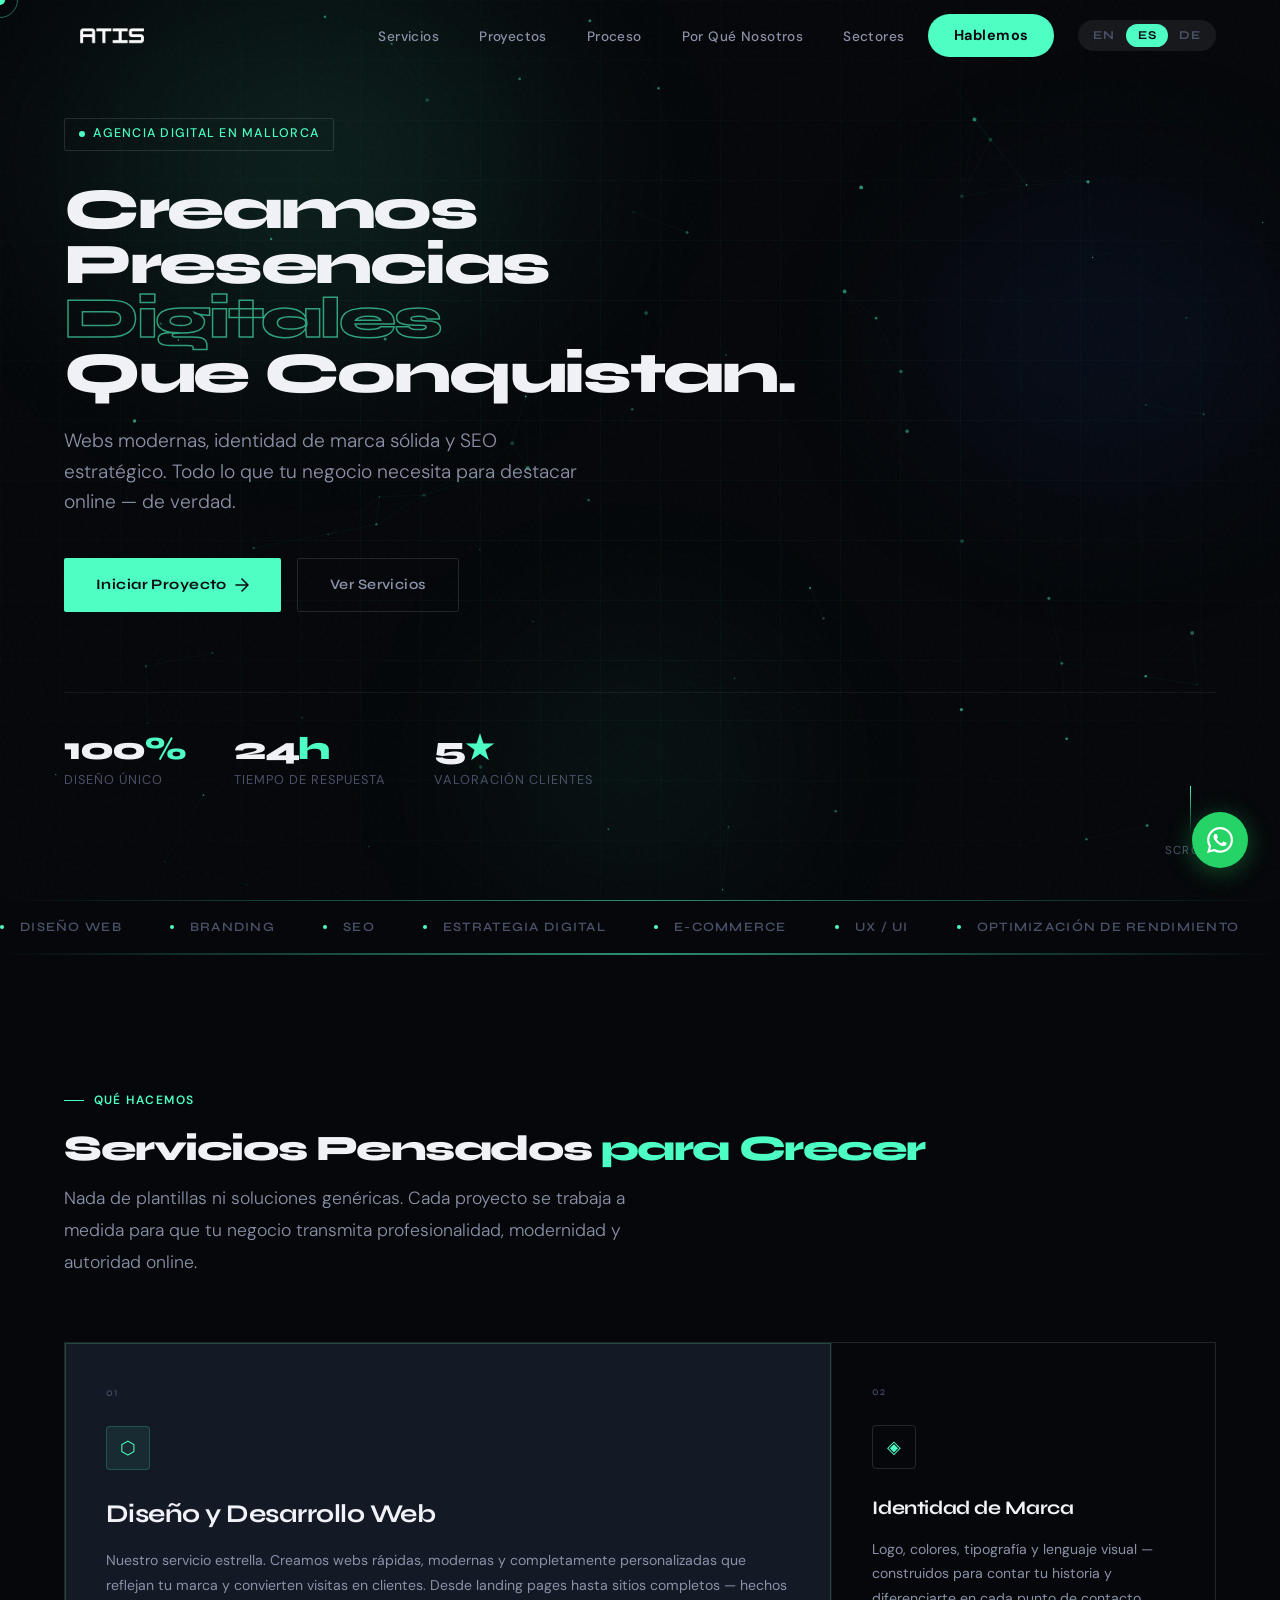
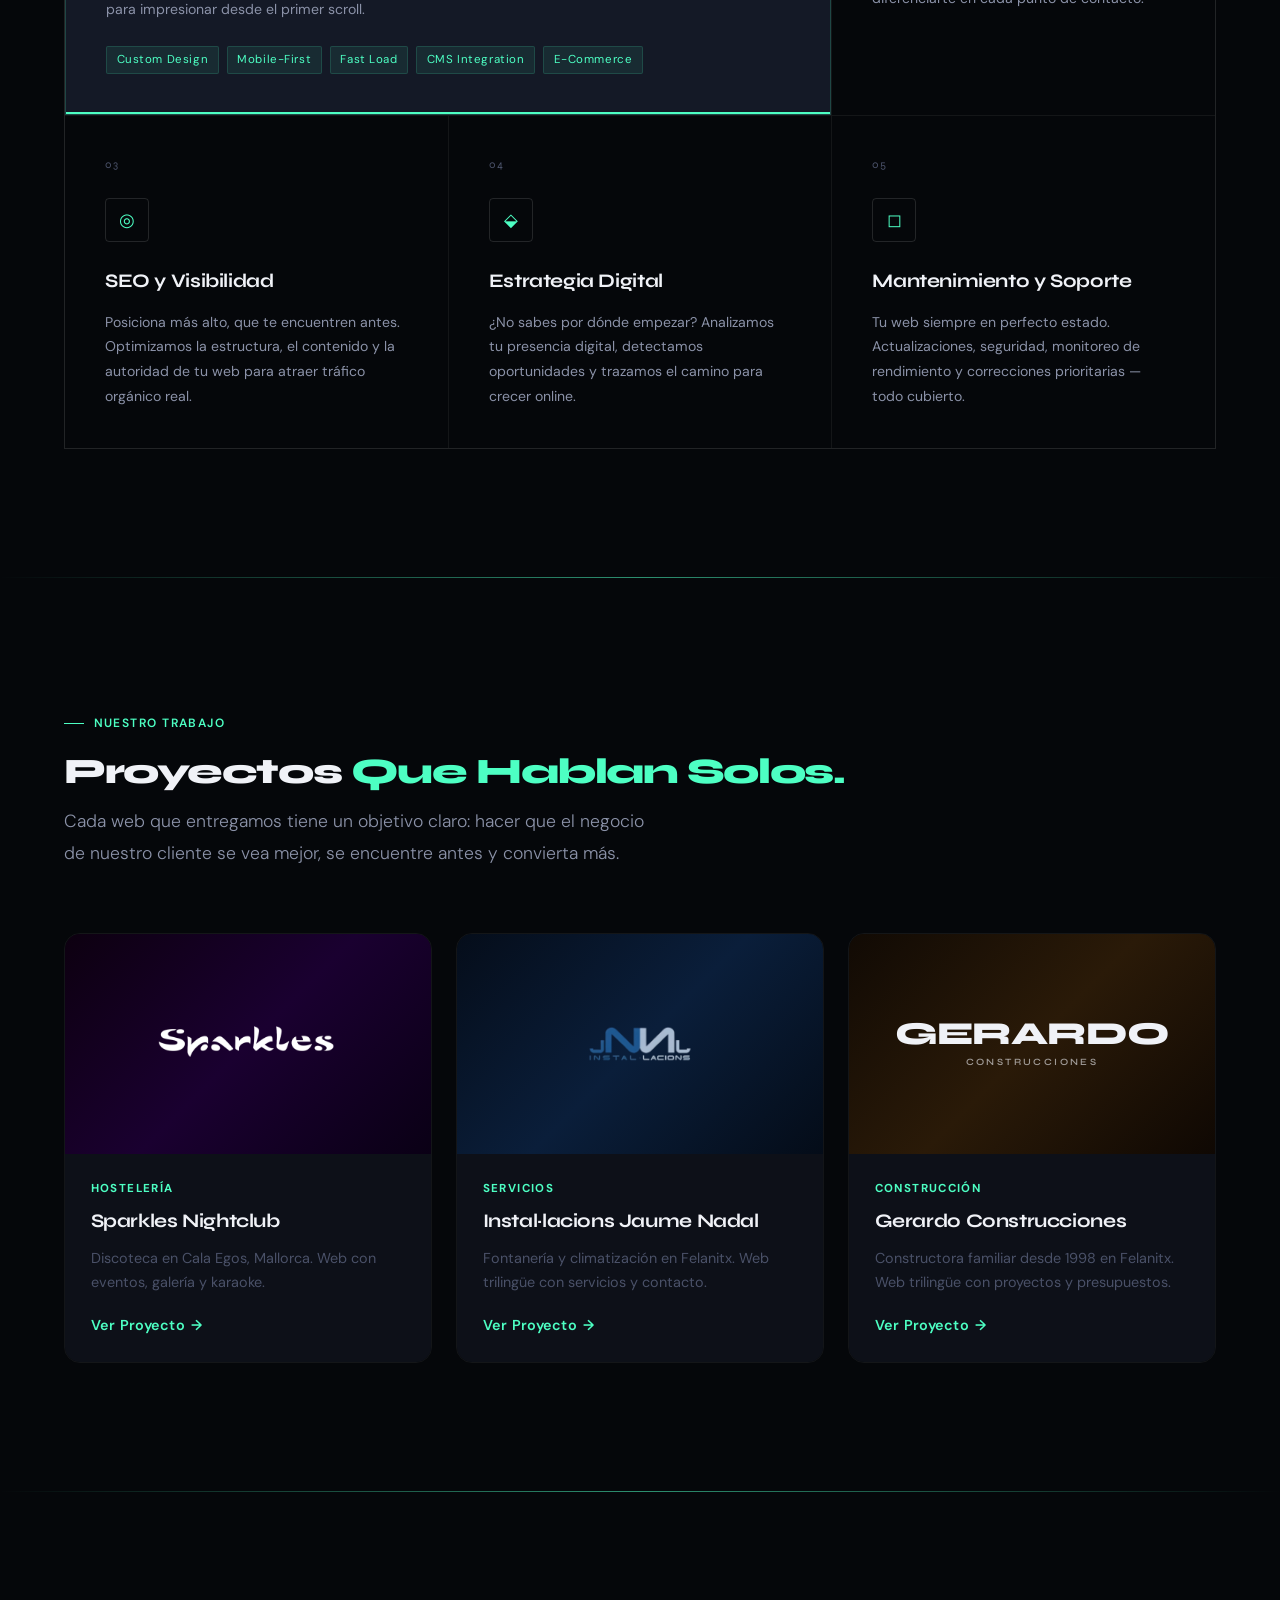
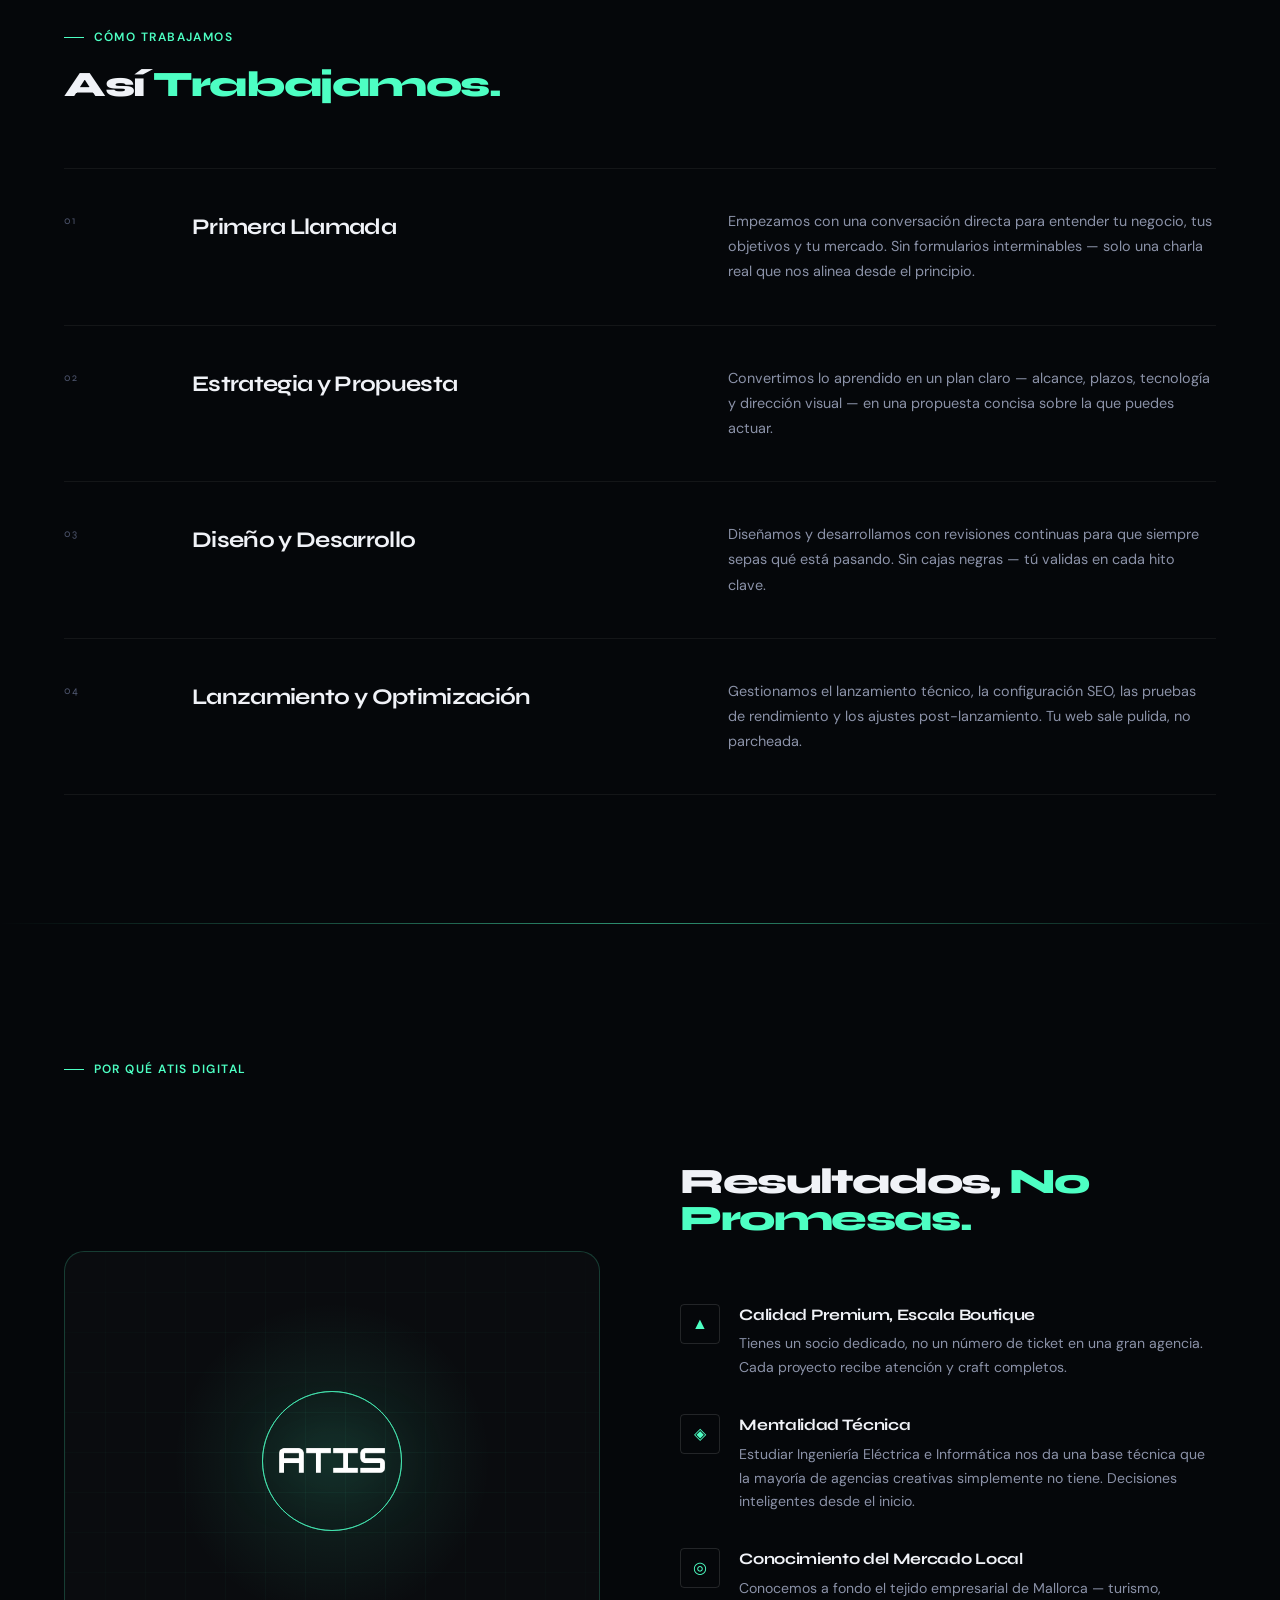
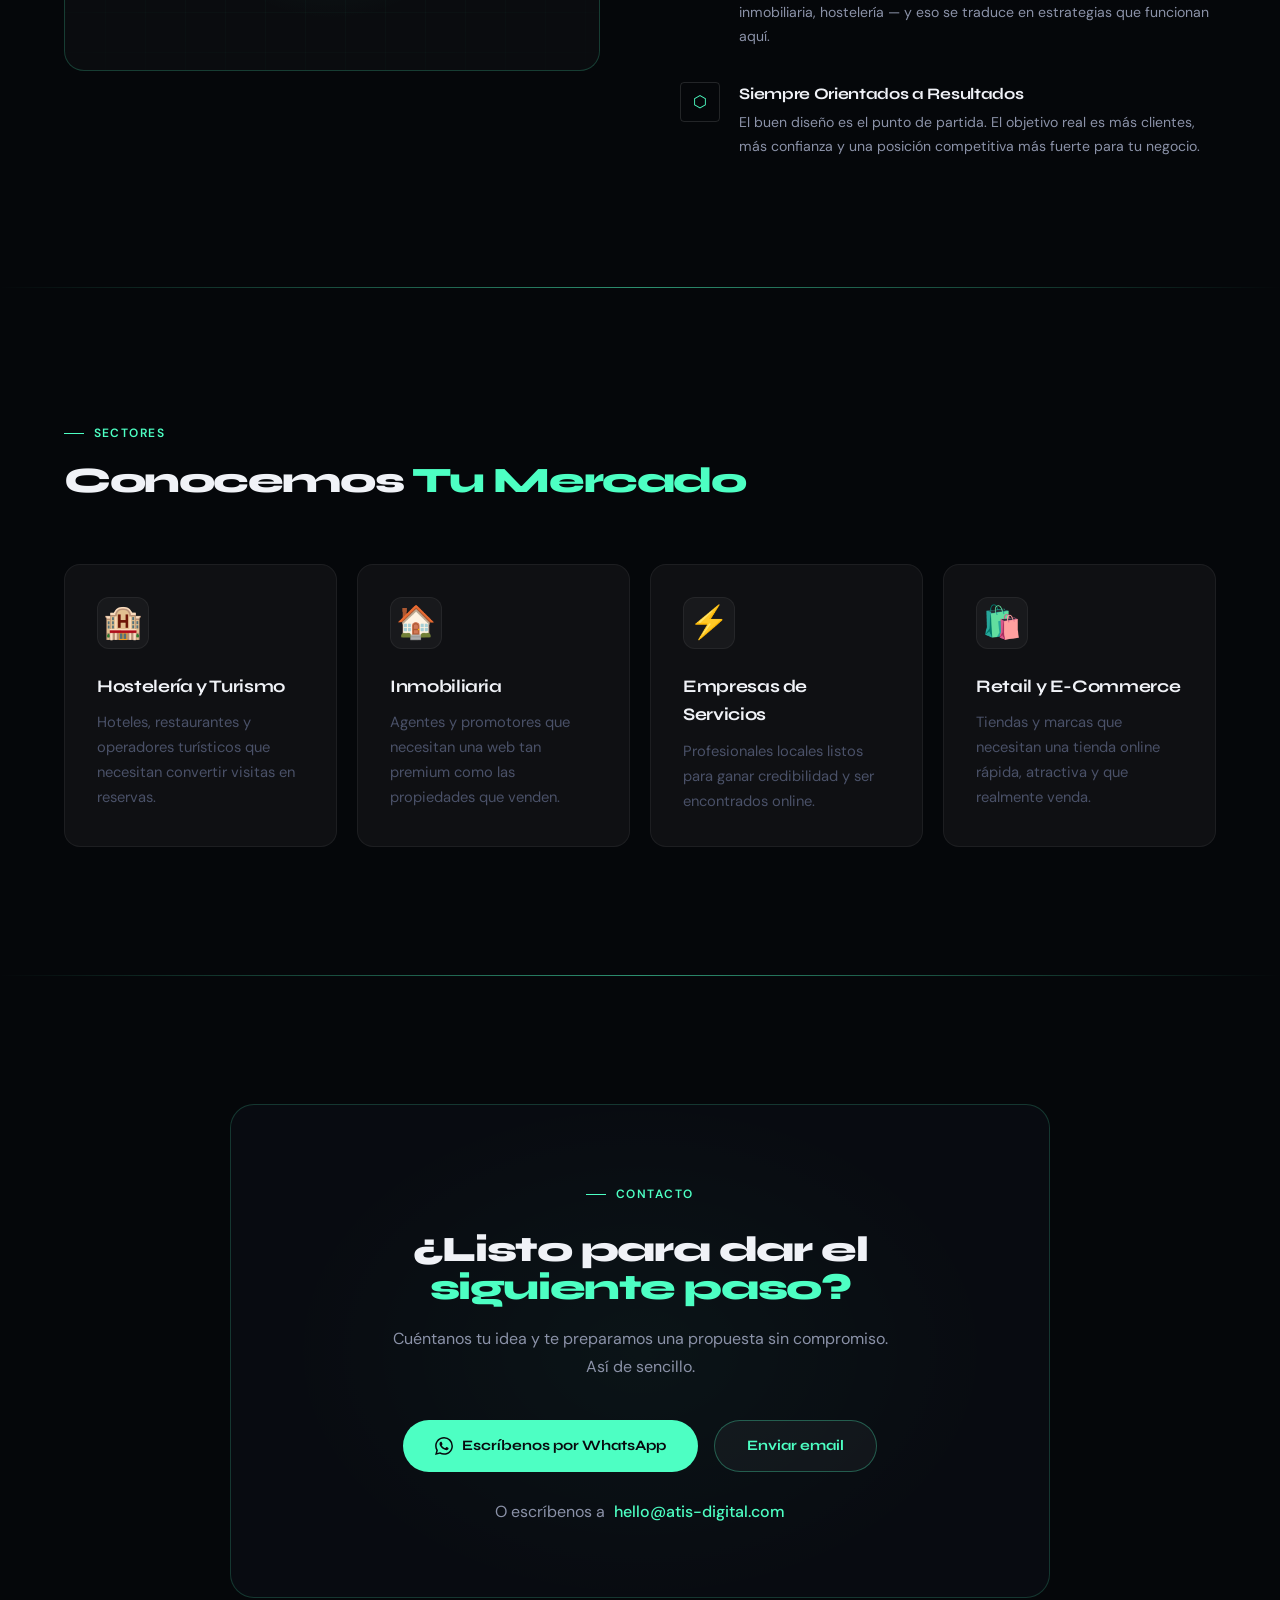
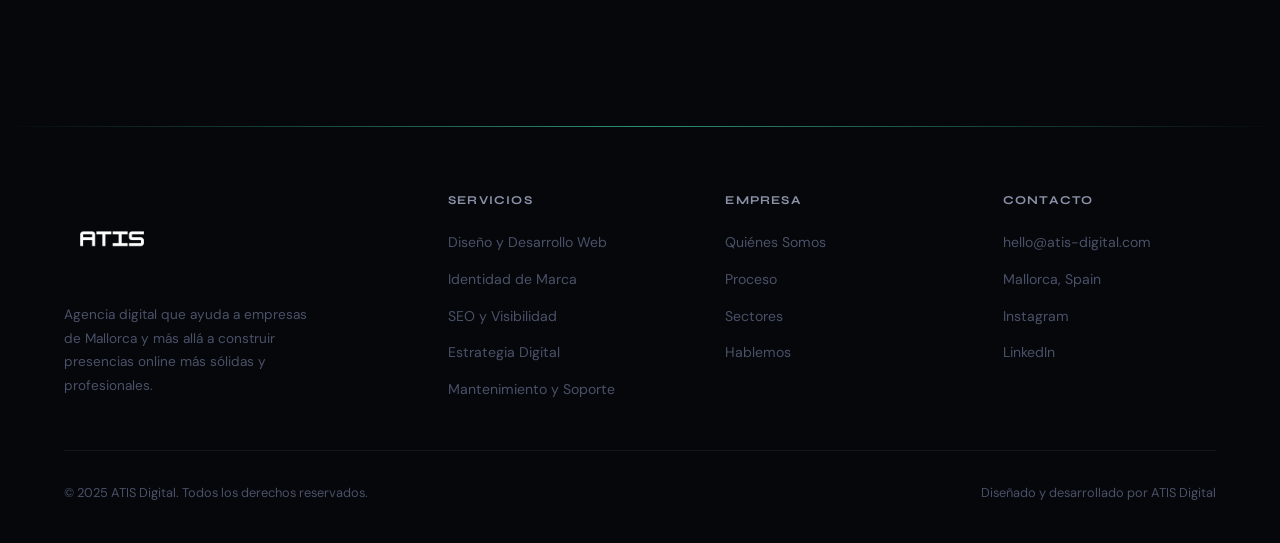
==== commit e3e04460: "a" ====
--- a/index.html
+++ b/index.html
@@ -3,9 +3,36 @@
 <head>
   <meta charset="UTF-8">
   <meta name="viewport" content="width=device-width, initial-scale=1.0">
-  <meta name="description" content="ATIS Digital — Digital agency helping businesses in Mallorca and beyond build modern websites, sharp branding, and strong online presences.">
-  <title>ATIS Digital — Digital Agency</title>
+  <meta name="description" content="ATIS Digital — Agencia digital en Mallorca. Webs modernas, branding y SEO para negocios que quieren destacar online.">
+  <title>ATIS Digital — Agencia Digital en Mallorca</title>
+  <link rel="canonical" href="https://atis-digital.com">
   <link rel="icon" type="image/png" href="atis_logo_simple_noback.png">
+
+  <!-- Open Graph -->
+  <meta property="og:type"        content="website">
+  <meta property="og:url"         content="https://atis-digital.com">
+  <meta property="og:title"       content="ATIS Digital — Agencia Digital en Mallorca">
+  <meta property="og:description" content="Webs modernas, branding y SEO estratégico. Todo lo que tu negocio necesita para dominar online.">
+  <meta property="og:image"       content="https://atis-digital.com/atis_logo_simple_noback.png">
+  <meta name="twitter:card"       content="summary_large_image">
+  <meta name="twitter:title"      content="ATIS Digital — Agencia Digital en Mallorca">
+  <meta name="twitter:description"content="Webs modernas, branding y SEO estratégico. Todo lo que tu negocio necesita para dominar online.">
+
+  <!-- Schema.org LocalBusiness -->
+  <script type="application/ld+json">
+  {
+    "@context": "https://schema.org",
+    "@type": "LocalBusiness",
+    "name": "ATIS Digital",
+    "description": "Agencia digital en Mallorca especializada en diseño web, branding y SEO.",
+    "url": "https://atis-digital.com",
+    "email": "hello@atis-digital.com",
+    "telephone": "+34605327954",
+    "address": { "@type": "PostalAddress", "addressLocality": "Mallorca", "addressCountry": "ES" },
+    "areaServed": ["Mallorca", "España", "Europa"],
+    "serviceType": ["Diseño Web", "Branding", "SEO", "E-Commerce", "Estrategia Digital"]
+  }
+  </script>
 
   <!-- CSS -->
   <link rel="stylesheet" href="css/variables.css">
@@ -210,7 +237,7 @@
     <div class="portfolio-grid reveal">
 
       <!-- Project 1: Sparkles -->
-      <a href="https://sparklesmallorca.com/" target="_blank" rel="noopener" class="port-card">
+      <a href="https://sparklesmallorca.com/" target="_blank" rel="noopener noreferrer" class="port-card">
         <div class="port-mockup" style="background: linear-gradient(135deg, #0d0010 0%, #1a0030 50%, #0a0015 100%);">
           <img src="Sparkles logo-Photoroom.png" alt="Sparkles Nightclub" class="port-logo" style="filter: brightness(0) invert(1); max-height: 110px;">
         </div>
@@ -223,7 +250,7 @@
       </a>
 
       <!-- Project 2: Jaume Nadal -->
-      <a href="https://jaumenadal.netlify.app/" target="_blank" rel="noopener" class="port-card">
+      <a href="https://jaumenadal.netlify.app/" target="_blank" rel="noopener noreferrer" class="port-card">
         <div class="port-mockup" style="background: linear-gradient(135deg, #050d1a 0%, #0a1e3a 50%, #040c18 100%);">
           <img src="logo-removebg-preview.png" alt="Instal·lacions Jaume Nadal" class="port-logo" style="max-height: 110px;">
         </div>
@@ -236,7 +263,7 @@
       </a>
 
       <!-- Project 3: Gerardo Construcciones -->
-      <a href="https://gerardo-construcciones.netlify.app/es/" target="_blank" rel="noopener" class="port-card">
+      <a href="https://gerardo-construcciones.netlify.app/es/" target="_blank" rel="noopener noreferrer" class="port-card">
         <div class="port-mockup" style="background: linear-gradient(135deg, #110a04 0%, #2a1a08 50%, #0f0803 100%);">
           <div class="port-text-logo">
             <span class="port-text-logo-main">GERARDO</span>
@@ -380,7 +407,7 @@
         </h2>
         <p data-i18n="cta_desc">Cuéntanos tu idea y te preparamos una propuesta sin compromiso. Así de sencillo.</p>
         <div class="cta-actions">
-          <a href="https://wa.me/34605327954" class="cta-btn-primary" target="_blank" rel="noopener">
+          <a href="https://wa.me/34605327954" class="cta-btn-primary" target="_blank" rel="noopener noreferrer">
             <svg width="18" height="18" viewBox="0 0 24 24" fill="currentColor" aria-hidden="true">
               <path d="M17.472 14.382c-.297-.149-1.758-.867-2.03-.967-.273-.099-.471-.148-.67.15-.197.297-.767.966-.94 1.164-.173.199-.347.223-.644.075-.297-.15-1.255-.463-2.39-1.475-.883-.788-1.48-1.761-1.653-2.059-.173-.297-.018-.458.13-.606.134-.133.298-.347.446-.52.149-.174.198-.298.298-.497.099-.198.05-.371-.025-.52-.075-.149-.669-1.612-.916-2.207-.242-.579-.487-.5-.669-.51-.173-.008-.371-.01-.57-.01-.198 0-.52.074-.792.372-.272.297-1.04 1.016-1.04 2.479 0 1.462 1.065 2.875 1.213 3.074.149.198 2.096 3.2 5.077 4.487.709.306 1.262.489 1.694.625.712.227 1.36.195 1.871.118.571-.085 1.758-.719 2.006-1.413.248-.694.248-1.289.173-1.413-.074-.124-.272-.198-.57-.347m-5.421 7.403h-.004a9.87 9.87 0 01-5.031-1.378l-.361-.214-3.741.982.998-3.648-.235-.374a9.86 9.86 0 01-1.51-5.26c.001-5.45 4.436-9.884 9.888-9.884 2.64 0 5.122 1.03 6.988 2.898a9.825 9.825 0 012.893 6.994c-.003 5.45-4.437 9.884-9.885 9.884m8.413-18.297A11.815 11.815 0 0012.05 0C5.495 0 .16 5.335.157 11.892c0 2.096.547 4.142 1.588 5.945L.057 24l6.305-1.654a11.882 11.882 0 005.683 1.448h.005c6.554 0 11.89-5.335 11.893-11.893a11.821 11.821 0 00-3.48-8.413z"/>
             </svg>
@@ -432,7 +459,7 @@
         <div class="footer-col-title" data-i18n="footer_col_contact">Contact</div>
         <ul class="footer-links">
           <!-- TODO: Update with real details -->
-          <li><a href="mailto:hello@atisdigital.com">hello@atisdigital.com</a></li>
+          <li><a href="mailto:hello@atis-digital.com">hello@atis-digital.com</a></li>
           <li><a href="#">Mallorca, Spain</a></li>
           <li><a href="#">Instagram</a></li>
           <li><a href="#">LinkedIn</a></li>
@@ -446,7 +473,7 @@
   </footer>
 
   <!-- Floating WhatsApp -->
-  <a href="https://wa.me/34605327954" target="_blank" rel="noopener" class="wa-float" id="wa-float">
+  <a href="https://wa.me/34605327954" target="_blank" rel="noopener noreferrer" class="wa-float" id="wa-float">
     <svg xmlns="http://www.w3.org/2000/svg" width="26" height="26" viewBox="0 0 24 24" fill="white">
       <path d="M17.472 14.382c-.297-.149-1.758-.867-2.03-.967-.273-.099-.471-.148-.67.15-.197.297-.767.966-.94 1.164-.173.199-.347.223-.644.075-.297-.15-1.255-.463-2.39-1.475-.883-.788-1.48-1.761-1.653-2.059-.173-.297-.018-.458.13-.606.134-.133.298-.347.446-.52.149-.174.198-.298.298-.497.099-.198.05-.371-.025-.52-.075-.149-.669-1.612-.916-2.207-.242-.579-.487-.5-.669-.51-.173-.008-.371-.01-.57-.01-.198 0-.52.074-.792.372-.272.297-1.04 1.016-1.04 2.479 0 1.462 1.065 2.875 1.213 3.074.149.198 2.096 3.2 5.077 4.487.709.306 1.262.489 1.694.625.712.227 1.36.195 1.871.118.571-.085 1.758-.719 2.006-1.413.248-.694.248-1.289.173-1.413-.074-.124-.272-.198-.57-.347m-5.421 7.403h-.004a9.87 9.87 0 01-5.031-1.378l-.361-.214-3.741.982.998-3.648-.235-.374a9.86 9.86 0 01-1.51-5.26c.001-5.45 4.436-9.884 9.888-9.884 2.64 0 5.122 1.03 6.988 2.898a9.825 9.825 0 012.893 6.994c-.003 5.45-4.437 9.884-9.885 9.884m8.413-18.297A11.815 11.815 0 0012.05 0C5.495 0 .16 5.335.157 11.892c0 2.096.547 4.142 1.588 5.945L.057 24l6.305-1.654a11.882 11.882 0 005.683 1.448h.005c6.554 0 11.89-5.335 11.893-11.893a11.821 11.821 0 00-3.48-8.413z"/>
     </svg>
--- a/css/variables.css
+++ b/css/variables.css
@@ -31,6 +31,7 @@
 html {
   scroll-behavior: smooth;
   overflow-x: hidden;
+  scroll-padding-top: 72px;
 }
 
 body {
@@ -161,6 +162,16 @@
   from { transform: rotate(0deg); }
   to   { transform: rotate(360deg); }
 }
+
+/* Respect reduced-motion preference */
+@media (prefers-reduced-motion: reduce) {
+  *, *::before, *::after {
+    animation-duration: 0.01ms !important;
+    animation-iteration-count: 1 !important;
+    transition-duration: 0.01ms !important;
+  }
+  html { scroll-behavior: auto; }
+}
 @keyframes scrollLine {
   0%     { transform: scaleY(0); transform-origin: top; }
   50%    { transform: scaleY(1); transform-origin: top; }
--- a/css/navbar.css
+++ b/css/navbar.css
@@ -28,9 +28,6 @@
   height: 96px;
   width: auto;
   display: block;
-}
-.ft-brand .logo-img {
-  height: 104px;
 }
 
 .nav-links {
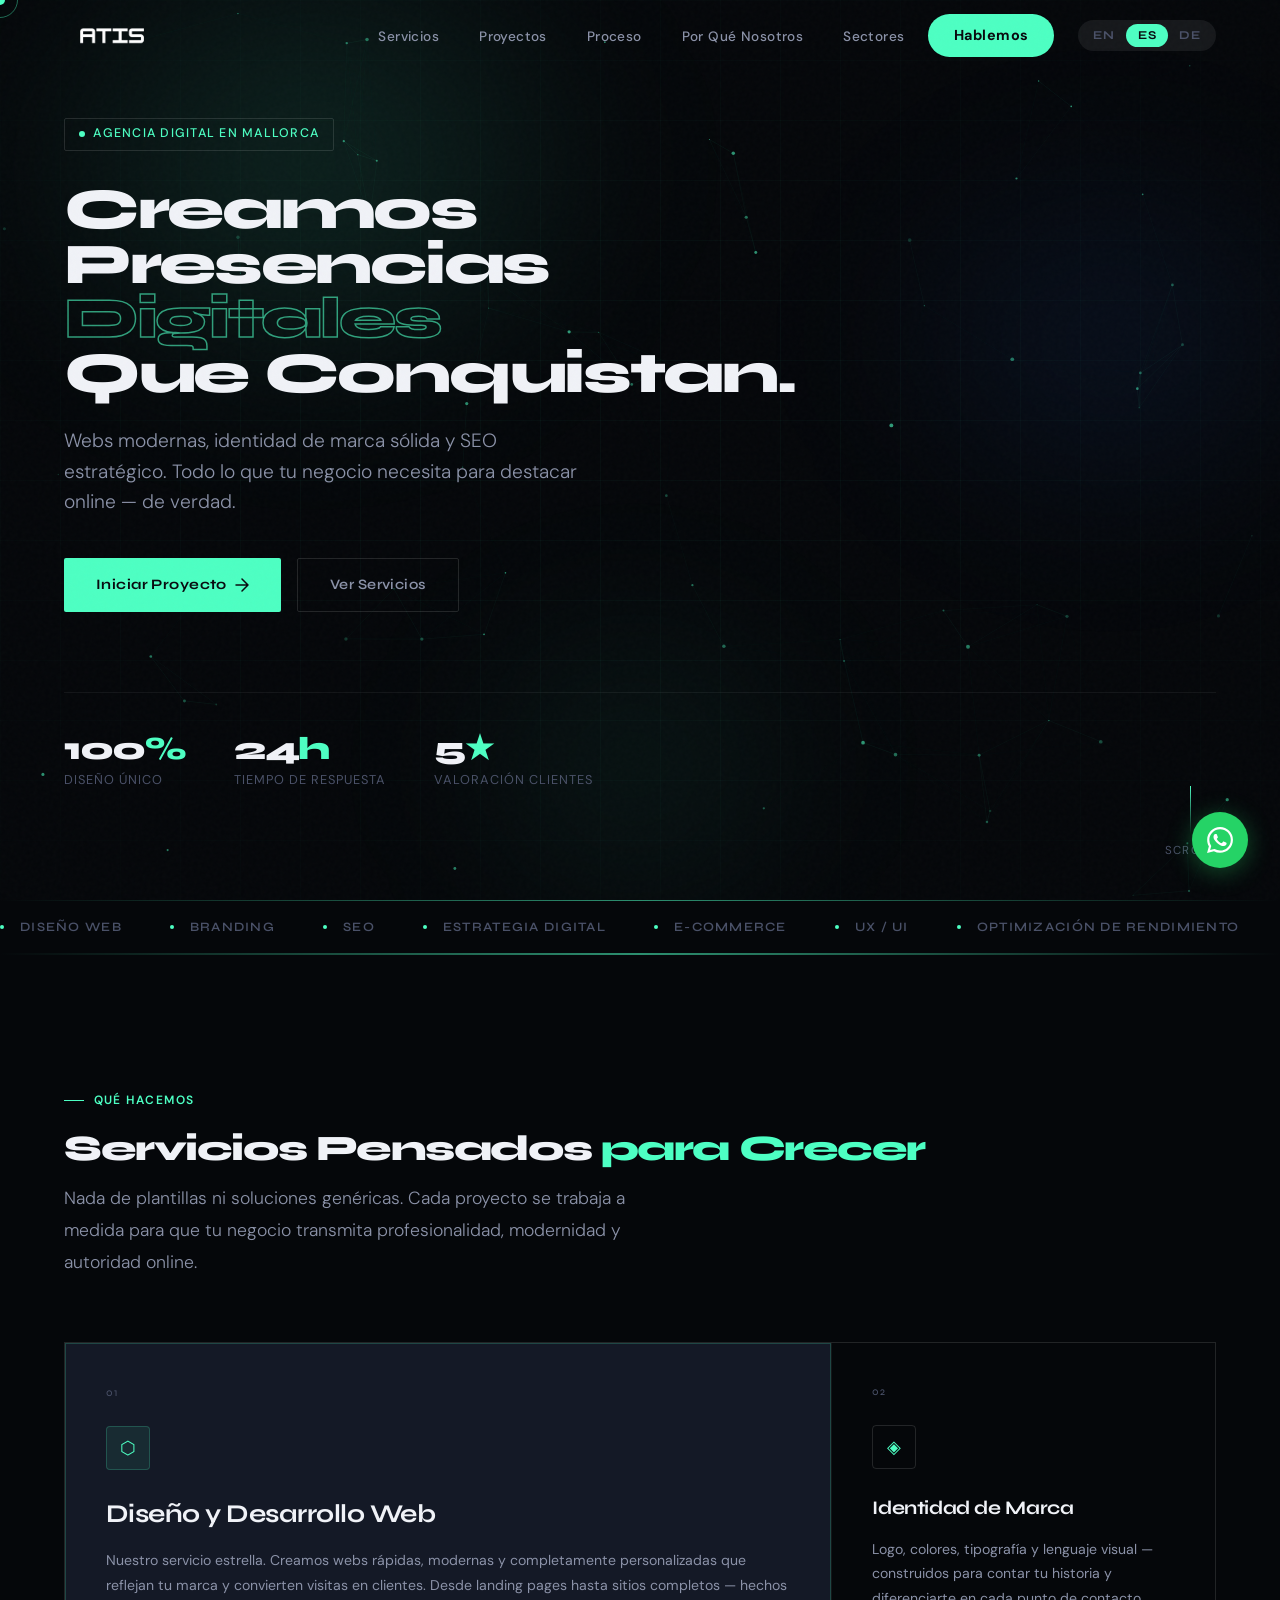
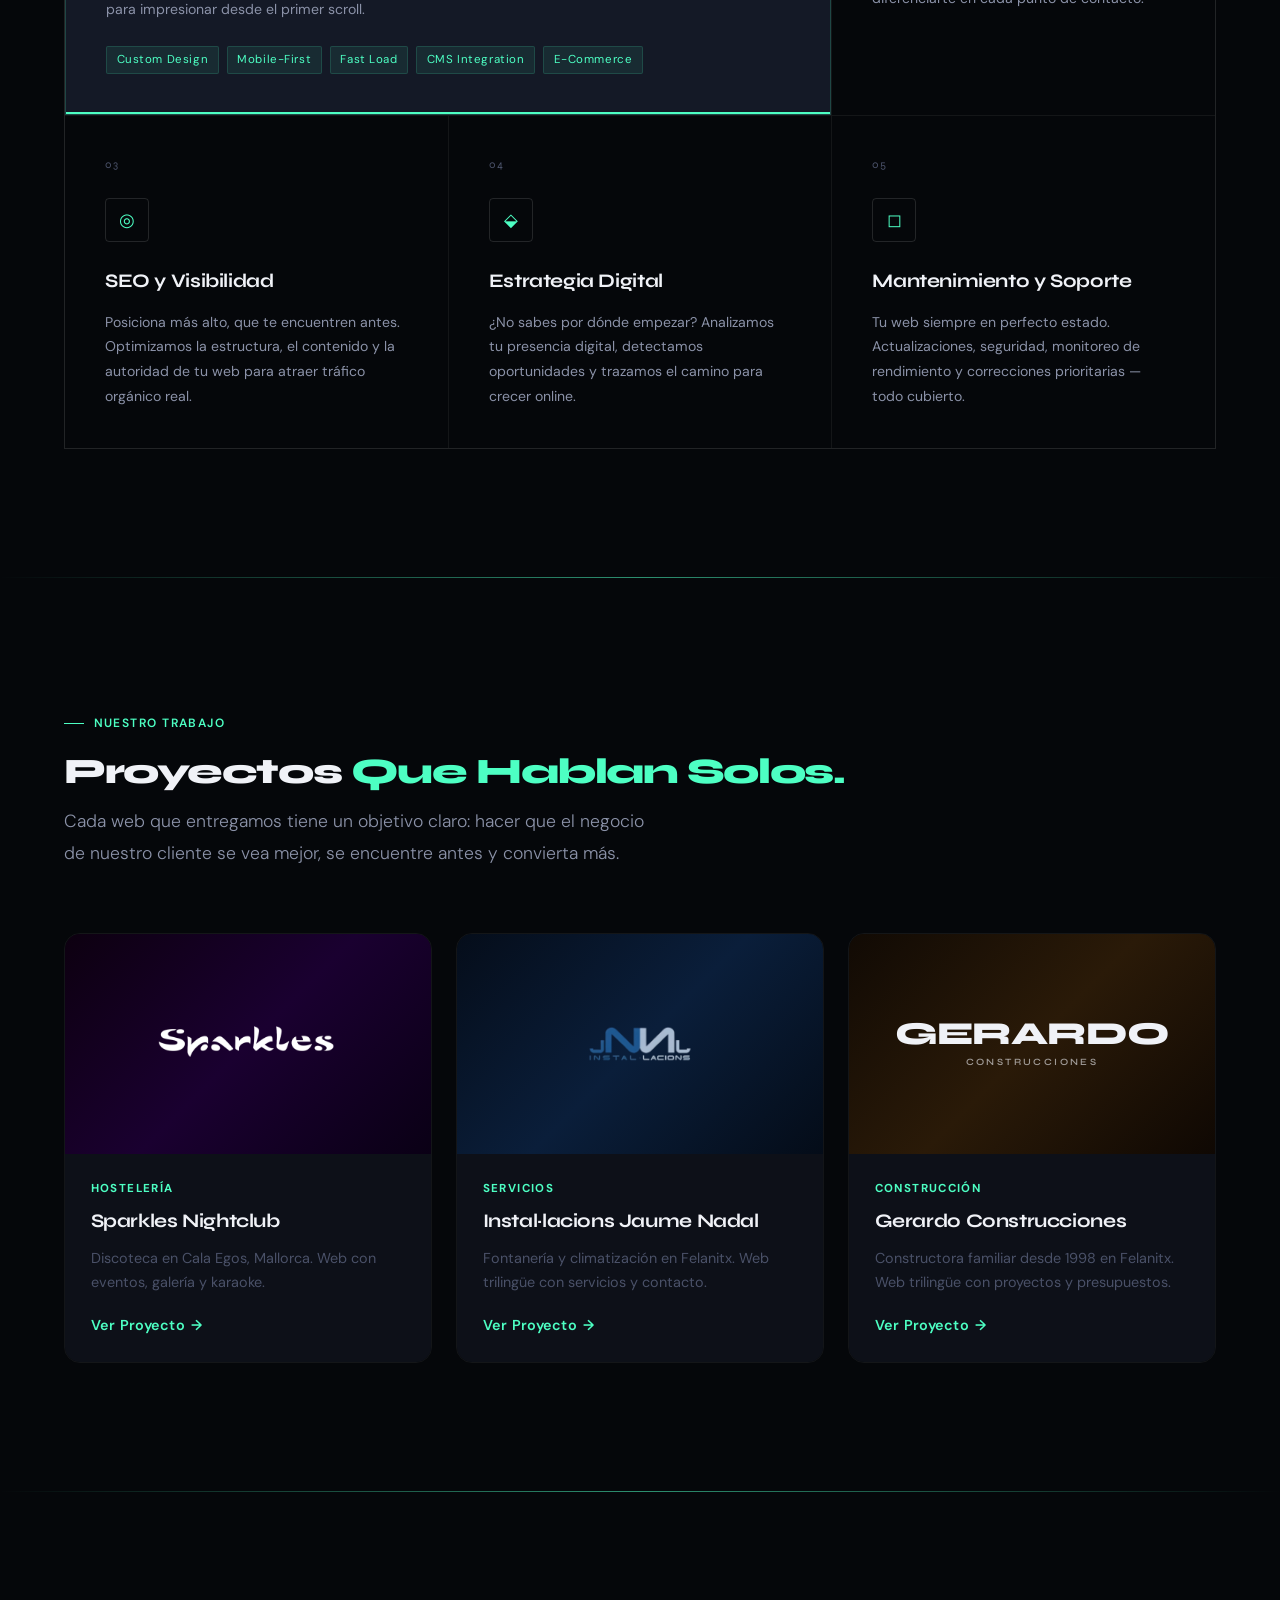
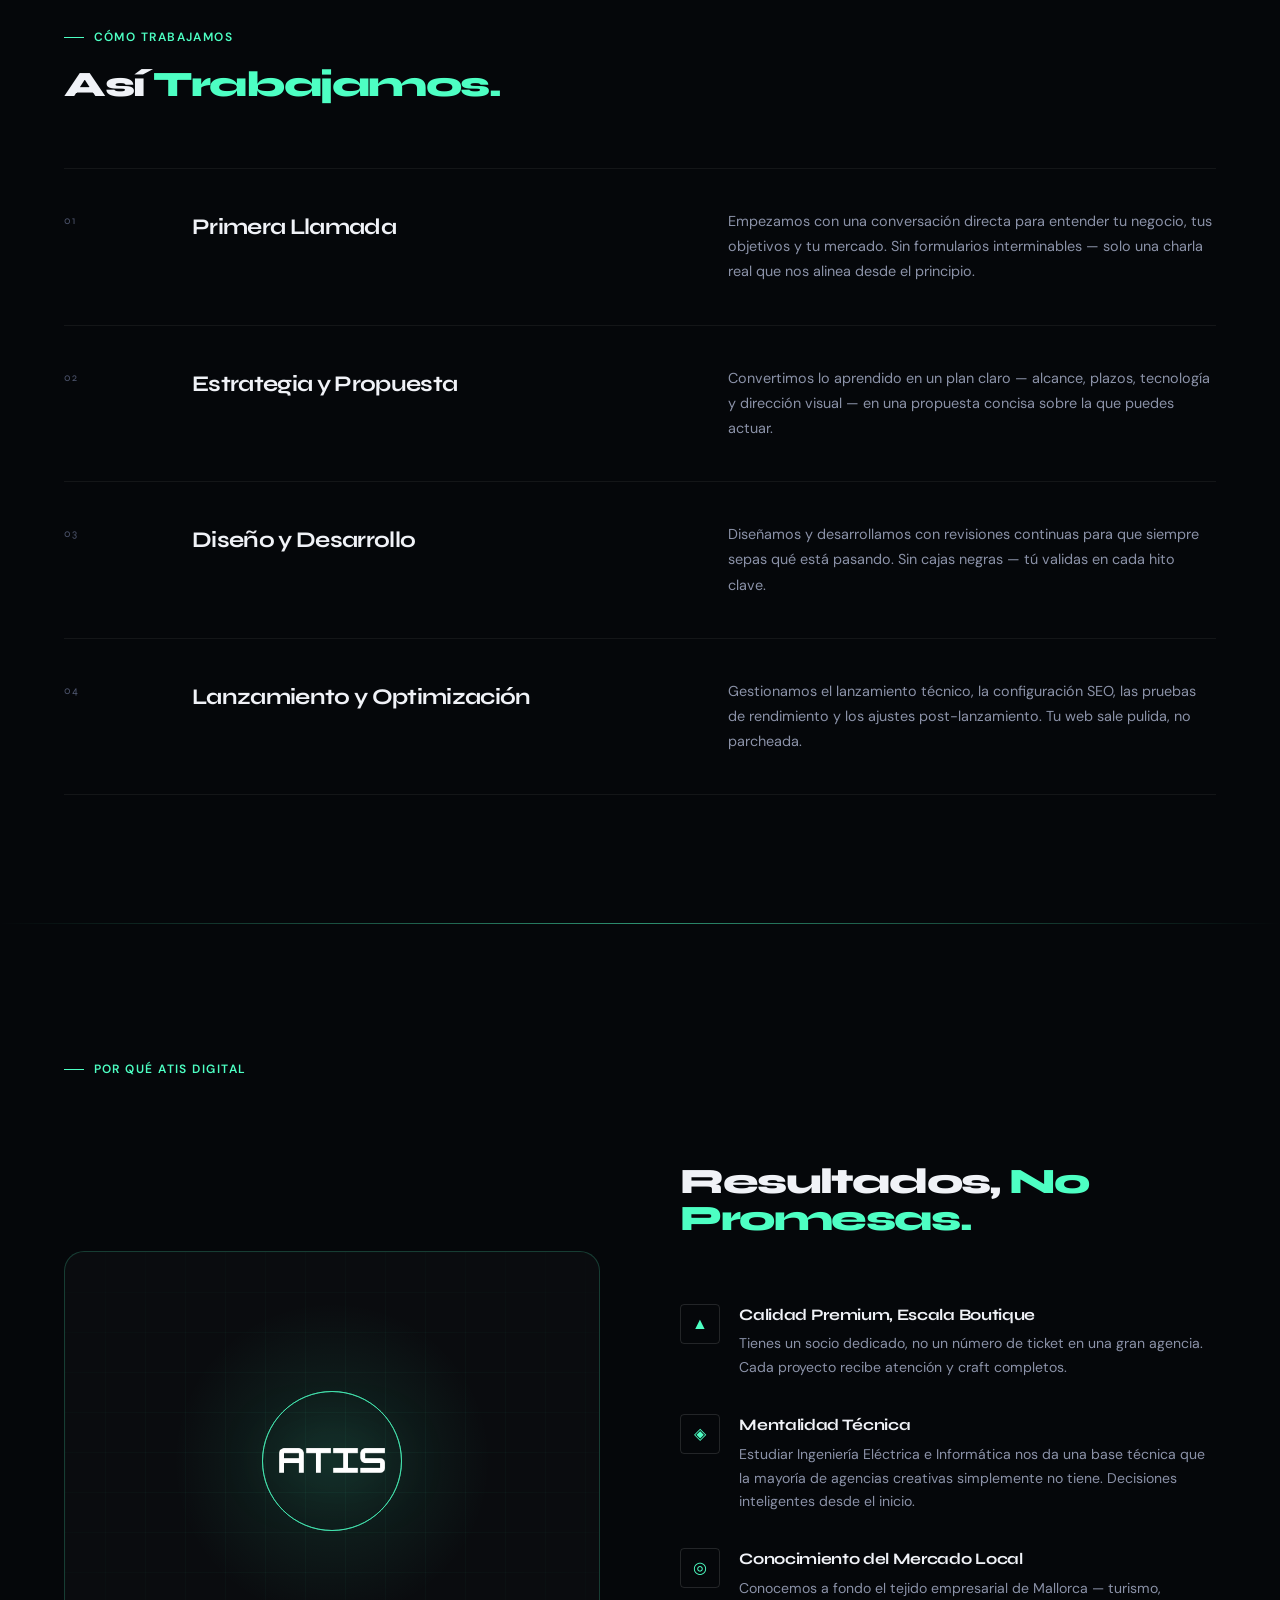
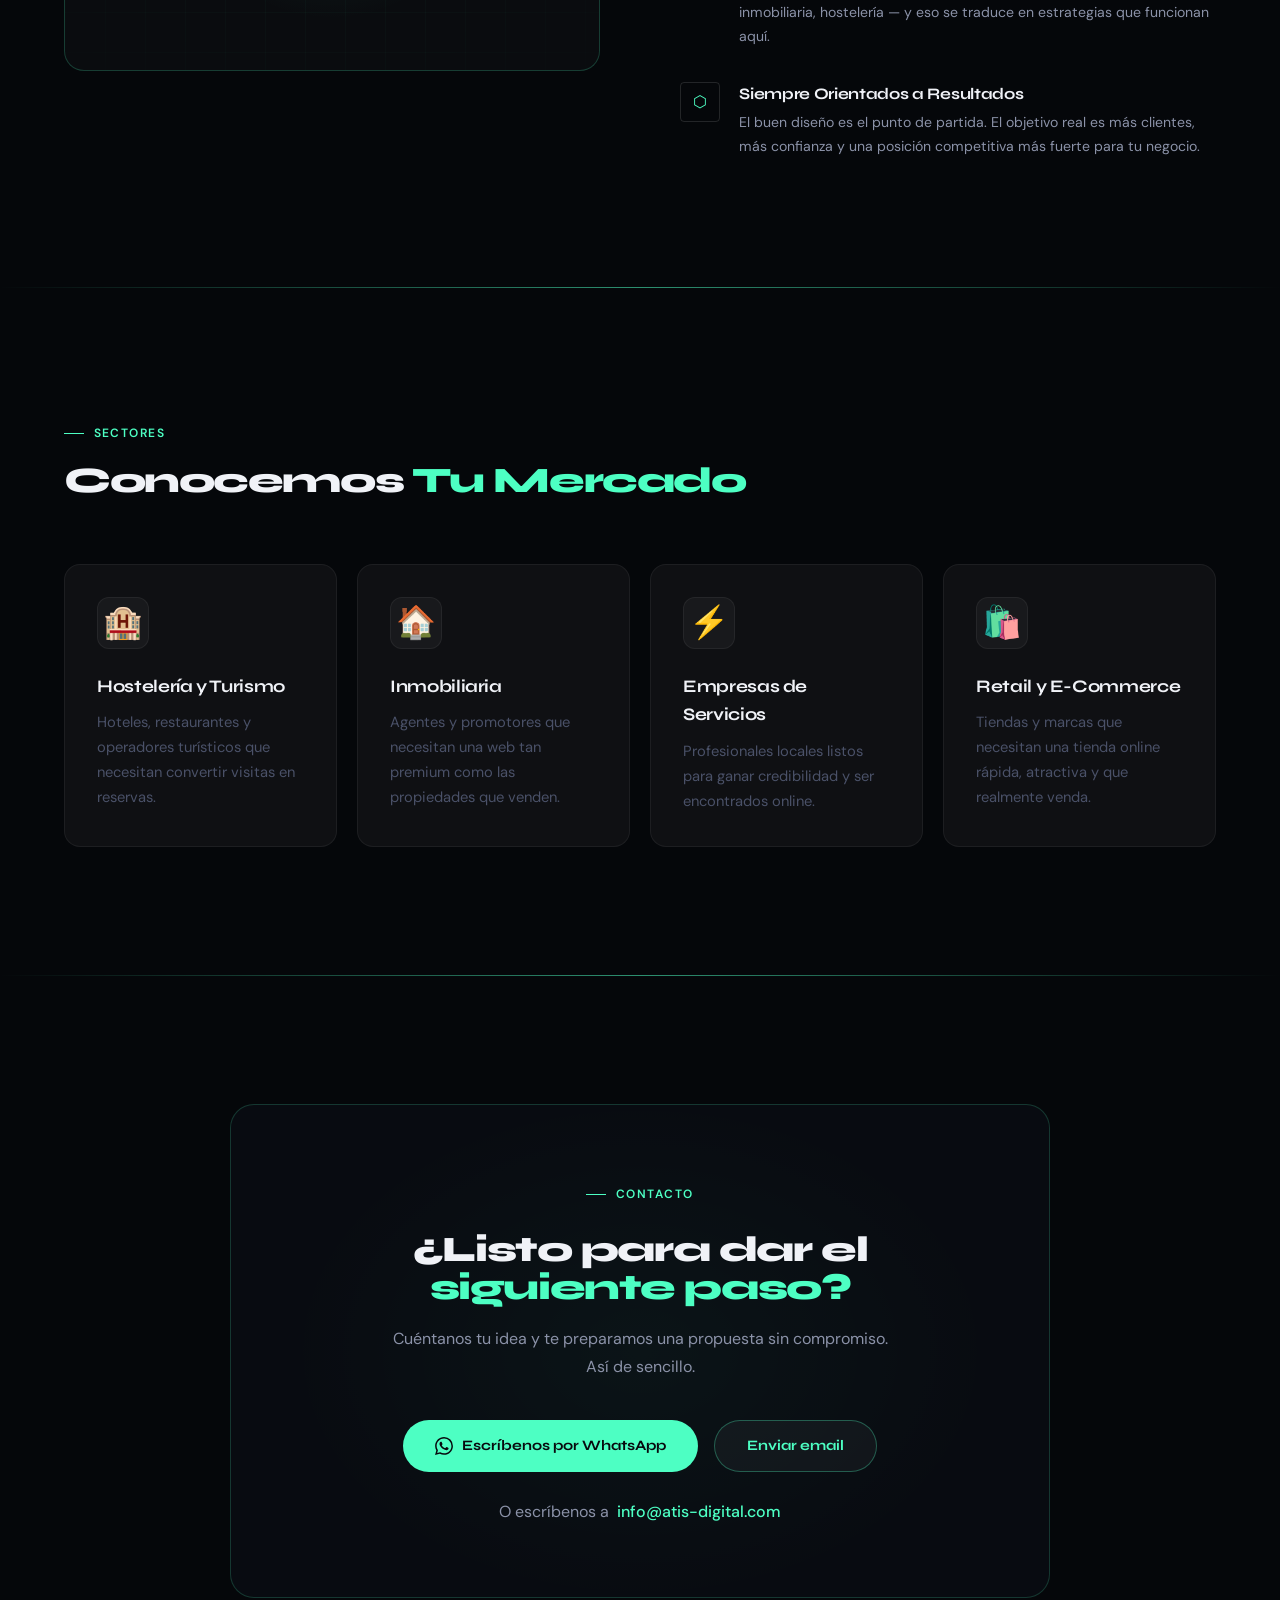
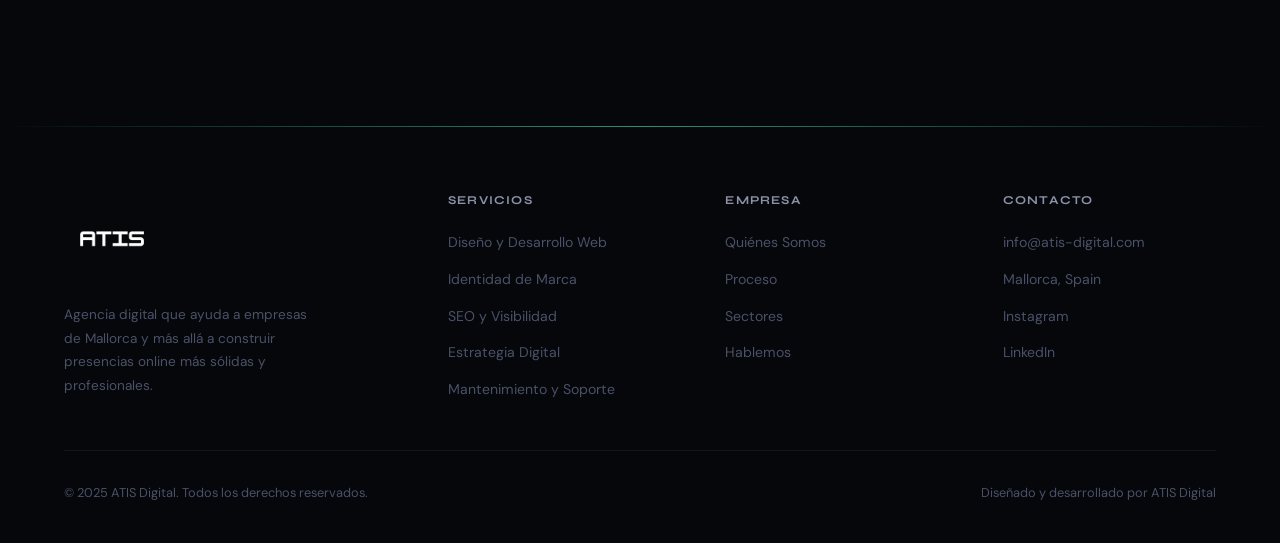
==== commit ef7e0ae0: "edit" ====
--- a/index.html
+++ b/index.html
@@ -1,36 +1,56 @@
 <!DOCTYPE html>
-<html lang="en">
+<html lang="es">
 <head>
   <meta charset="UTF-8">
   <meta name="viewport" content="width=device-width, initial-scale=1.0">
-  <meta name="description" content="ATIS Digital — Agencia digital en Mallorca. Webs modernas, branding y SEO para negocios que quieren destacar online.">
+  <meta name="description" content="ATIS Digital — Agencia de diseño web en Mallorca. Creamos webs profesionales, branding, SEO y estrategia digital para hostelería, inmobiliarias y empresas de servicios.">
   <title>ATIS Digital — Agencia Digital en Mallorca</title>
   <link rel="canonical" href="https://atis-digital.com">
+  <link rel="alternate" hreflang="es" href="https://atis-digital.com/">
+  <link rel="alternate" hreflang="en" href="https://atis-digital.com/">
+  <link rel="alternate" hreflang="de" href="https://atis-digital.com/">
+  <link rel="alternate" hreflang="x-default" href="https://atis-digital.com/">
   <link rel="icon" type="image/png" href="atis_logo_simple_noback.png">
+  <link rel="preload" href="atis_logo_simple_noback.png" as="image">
+  <link rel="preload" href="css/variables.css" as="style">
 
   <!-- Open Graph -->
   <meta property="og:type"        content="website">
   <meta property="og:url"         content="https://atis-digital.com">
   <meta property="og:title"       content="ATIS Digital — Agencia Digital en Mallorca">
-  <meta property="og:description" content="Webs modernas, branding y SEO estratégico. Todo lo que tu negocio necesita para dominar online.">
-  <meta property="og:image"       content="https://atis-digital.com/atis_logo_simple_noback.png">
+  <meta property="og:description" content="ATIS Digital — Agencia de diseño web en Mallorca. Creamos webs profesionales, branding, SEO y estrategia digital para hostelería, inmobiliarias y empresas de servicios.">
+  <meta property="og:image"       content="https://atis-digital.com/ATIS.png">
   <meta name="twitter:card"       content="summary_large_image">
   <meta name="twitter:title"      content="ATIS Digital — Agencia Digital en Mallorca">
-  <meta name="twitter:description"content="Webs modernas, branding y SEO estratégico. Todo lo que tu negocio necesita para dominar online.">
+  <meta name="twitter:description" content="ATIS Digital — Agencia de diseño web en Mallorca. Creamos webs profesionales, branding, SEO y estrategia digital para hostelería, inmobiliarias y empresas de servicios.">
 
   <!-- Schema.org LocalBusiness -->
   <script type="application/ld+json">
   {
     "@context": "https://schema.org",
-    "@type": "LocalBusiness",
+    "@type": "ProfessionalService",
     "name": "ATIS Digital",
-    "description": "Agencia digital en Mallorca especializada en diseño web, branding y SEO.",
+    "description": "Agencia de diseño web y marketing digital en Mallorca. Especialistas en webs profesionales, branding, SEO y estrategia digital.",
     "url": "https://atis-digital.com",
-    "email": "hello@atis-digital.com",
+    "logo": "https://atis-digital.com/atis_logo_simple_noback.png",
+    "email": "info@atis-digital.com",
     "telephone": "+34605327954",
-    "address": { "@type": "PostalAddress", "addressLocality": "Mallorca", "addressCountry": "ES" },
-    "areaServed": ["Mallorca", "España", "Europa"],
-    "serviceType": ["Diseño Web", "Branding", "SEO", "E-Commerce", "Estrategia Digital"]
+    "address": {
+      "@type": "PostalAddress",
+      "addressLocality": "Mallorca",
+      "addressRegion": "Islas Baleares",
+      "addressCountry": "ES"
+    },
+    "geo": {
+      "@type": "GeoCoordinates",
+      "latitude": 39.6953,
+      "longitude": 3.4286
+    },
+    "areaServed": ["Mallorca", "Baleares", "España"],
+    "knowsLanguage": ["es", "en", "de"],
+    "priceRange": "€€",
+    "serviceType": ["Diseño Web", "Desarrollo Web", "Branding", "SEO", "Estrategia Digital", "Mantenimiento Web"],
+    "sameAs": []
   }
   </script>
 
@@ -239,7 +259,7 @@
       <!-- Project 1: Sparkles -->
       <a href="https://sparklesmallorca.com/" target="_blank" rel="noopener noreferrer" class="port-card">
         <div class="port-mockup" style="background: linear-gradient(135deg, #0d0010 0%, #1a0030 50%, #0a0015 100%);">
-          <img src="Sparkles logo-Photoroom.png" alt="Sparkles Nightclub" class="port-logo" style="filter: brightness(0) invert(1); max-height: 110px;">
+          <img src="Sparkles logo-Photoroom.png" alt="Sparkles Nightclub - Diseño web para discoteca en Mallorca" class="port-logo" style="filter: brightness(0) invert(1); max-height: 110px;">
         </div>
         <div class="port-info">
           <div class="port-cat" data-i18n="pt_night">Hostelería</div>
@@ -252,7 +272,7 @@
       <!-- Project 2: Jaume Nadal -->
       <a href="https://jaumenadal.netlify.app/" target="_blank" rel="noopener noreferrer" class="port-card">
         <div class="port-mockup" style="background: linear-gradient(135deg, #050d1a 0%, #0a1e3a 50%, #040c18 100%);">
-          <img src="logo-removebg-preview.png" alt="Instal·lacions Jaume Nadal" class="port-logo" style="max-height: 110px;">
+          <img src="logo-removebg-preview.png" alt="Instal·lacions Jaume Nadal - Web para empresa de fontanería en Felanitx" class="port-logo" style="max-height: 110px;">
         </div>
         <div class="port-info">
           <div class="port-cat" data-i18n="pt_svc">Servicios</div>
@@ -413,13 +433,13 @@
             </svg>
             <span data-i18n="cta_btn1">Escríbenos por WhatsApp</span>
           </a>
-          <a href="mailto:hello@atis-digital.com" class="cta-btn-ghost">
+          <a href="mailto:info@atis-digital.com" class="cta-btn-ghost">
             <span data-i18n="cta_btn2">Enviar email</span>
           </a>
         </div>
         <p class="cta-email-note">
           <span data-i18n="cta_email_note">O escríbenos a</span>
-          <a href="mailto:hello@atis-digital.com" class="cta-email-link">hello@atis-digital.com</a>
+          <a href="mailto:info@atis-digital.com" class="cta-email-link">info@atis-digital.com</a>
         </p>
       </div>
     </div>
@@ -459,7 +479,7 @@
         <div class="footer-col-title" data-i18n="footer_col_contact">Contact</div>
         <ul class="footer-links">
           <!-- TODO: Update with real details -->
-          <li><a href="mailto:hello@atis-digital.com">hello@atis-digital.com</a></li>
+          <li><a href="mailto:info@atis-digital.com">info@atis-digital.com</a></li>
           <li><a href="#">Mallorca, Spain</a></li>
           <li><a href="#">Instagram</a></li>
           <li><a href="#">LinkedIn</a></li>
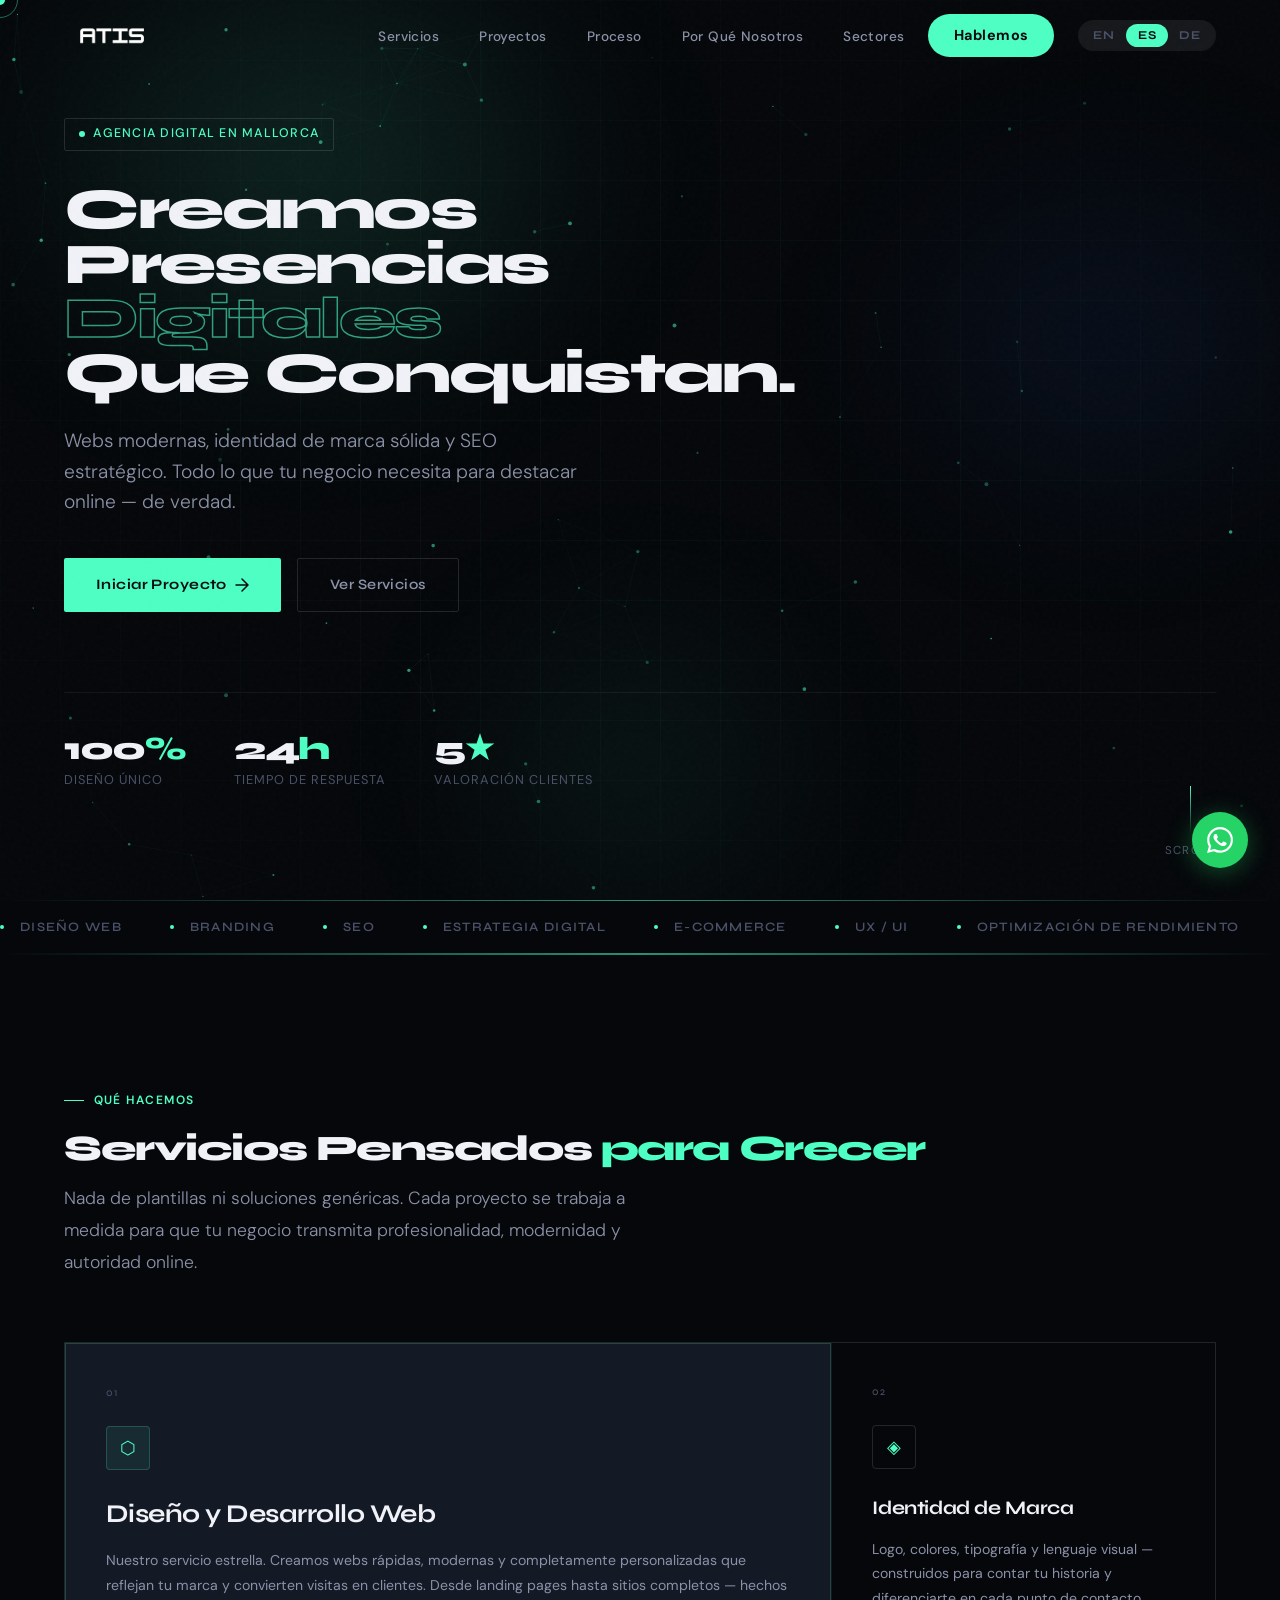
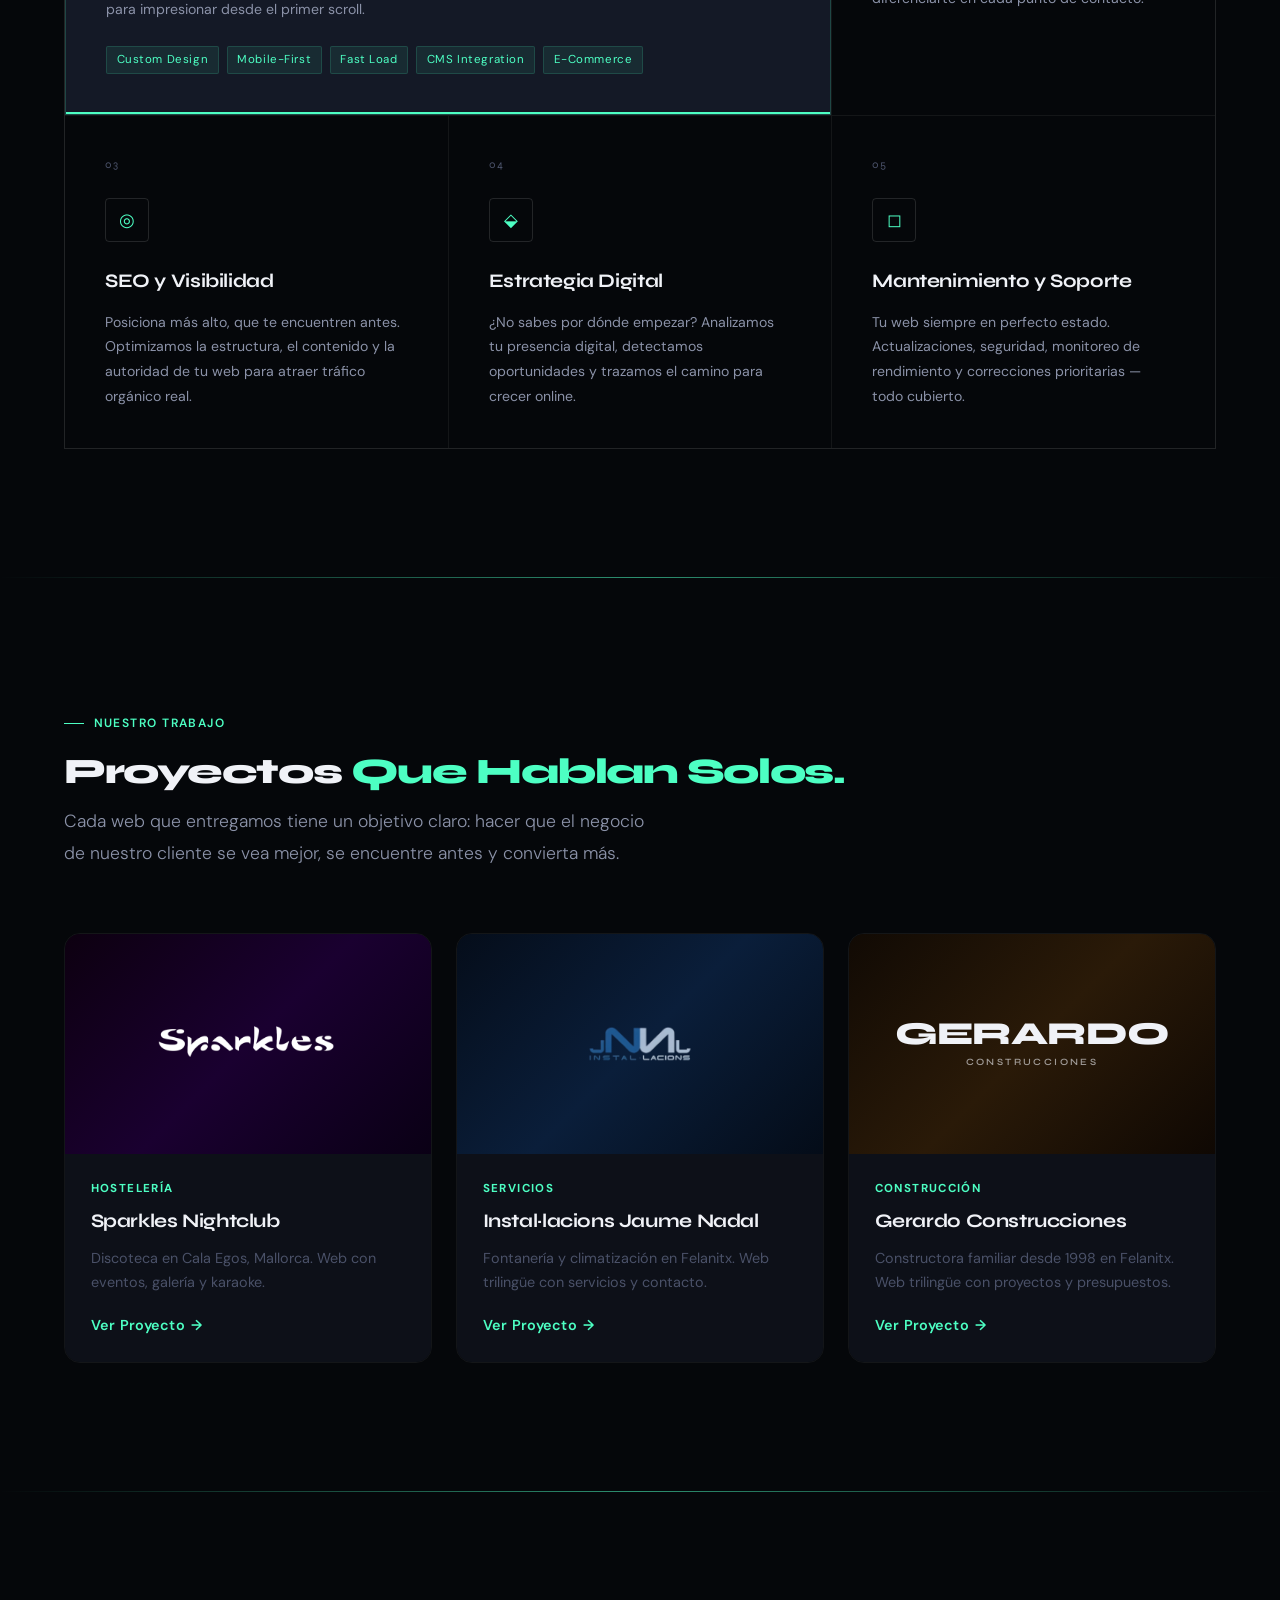
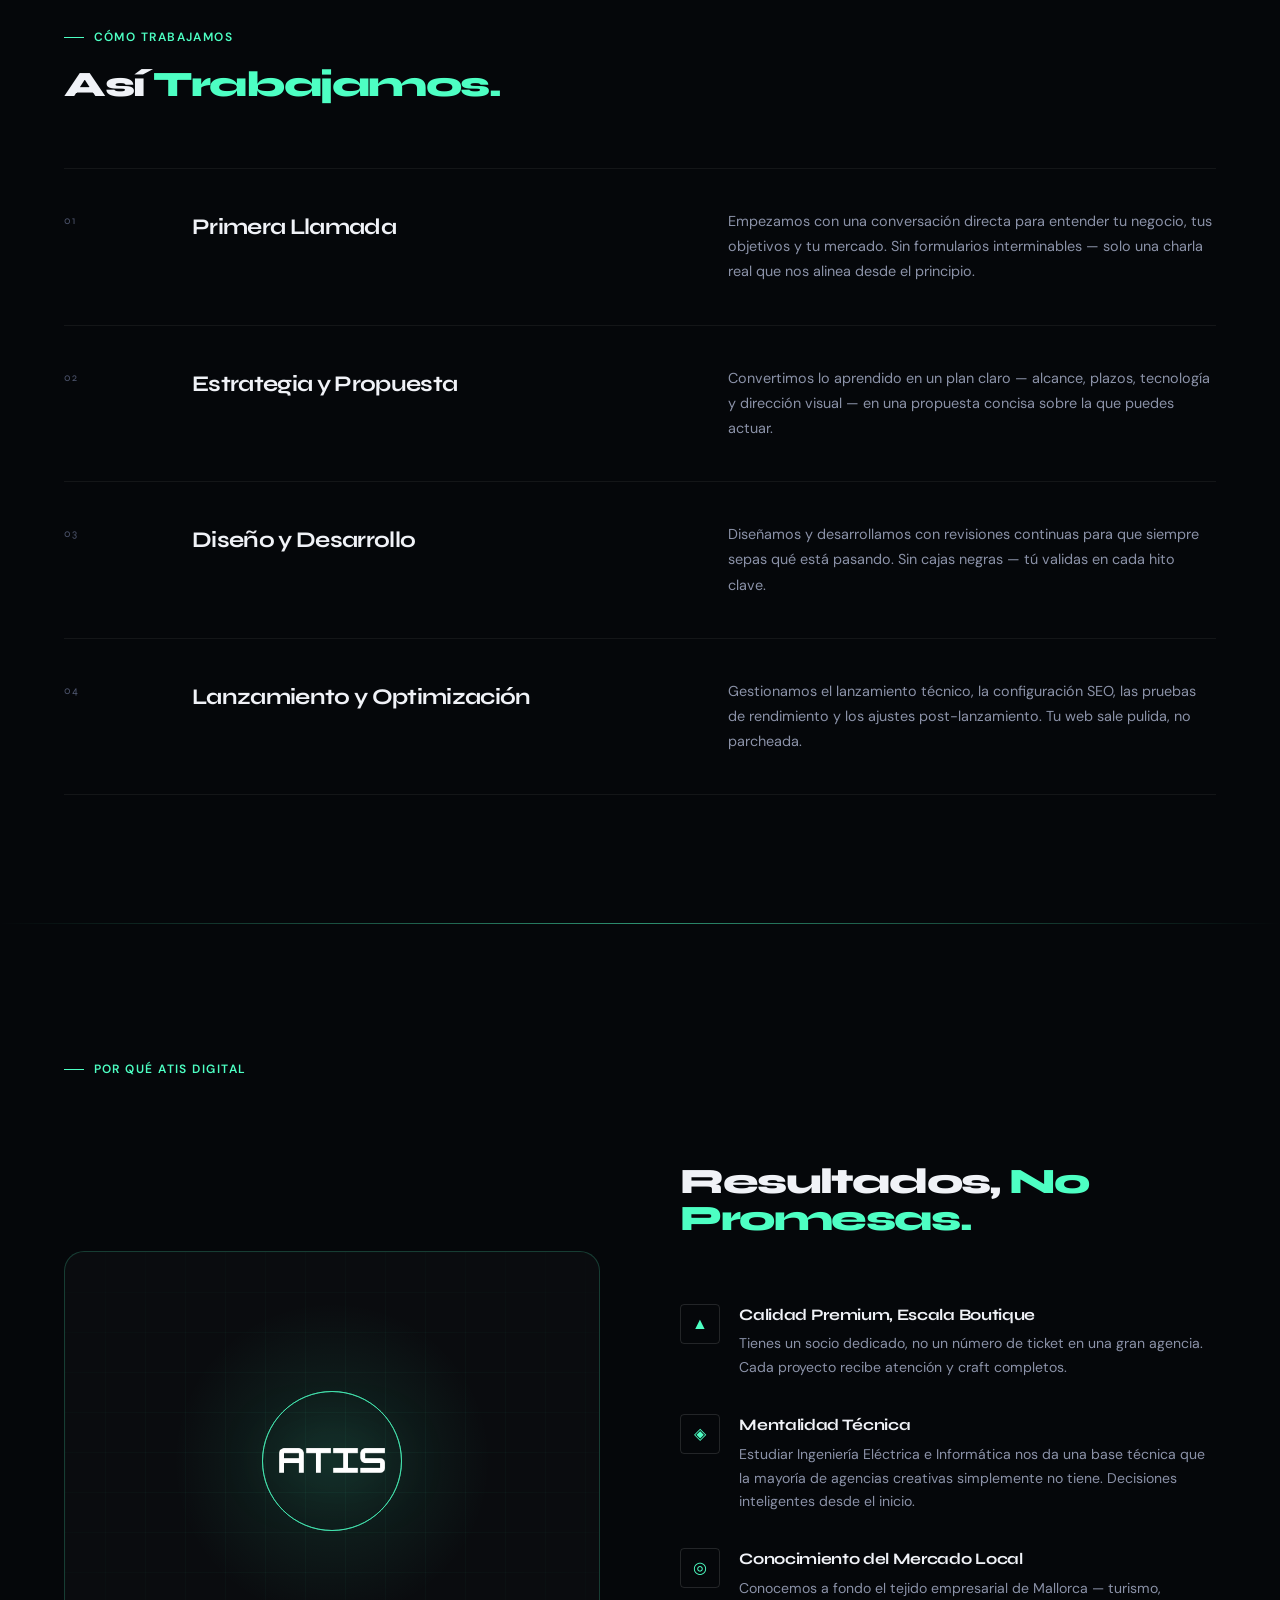
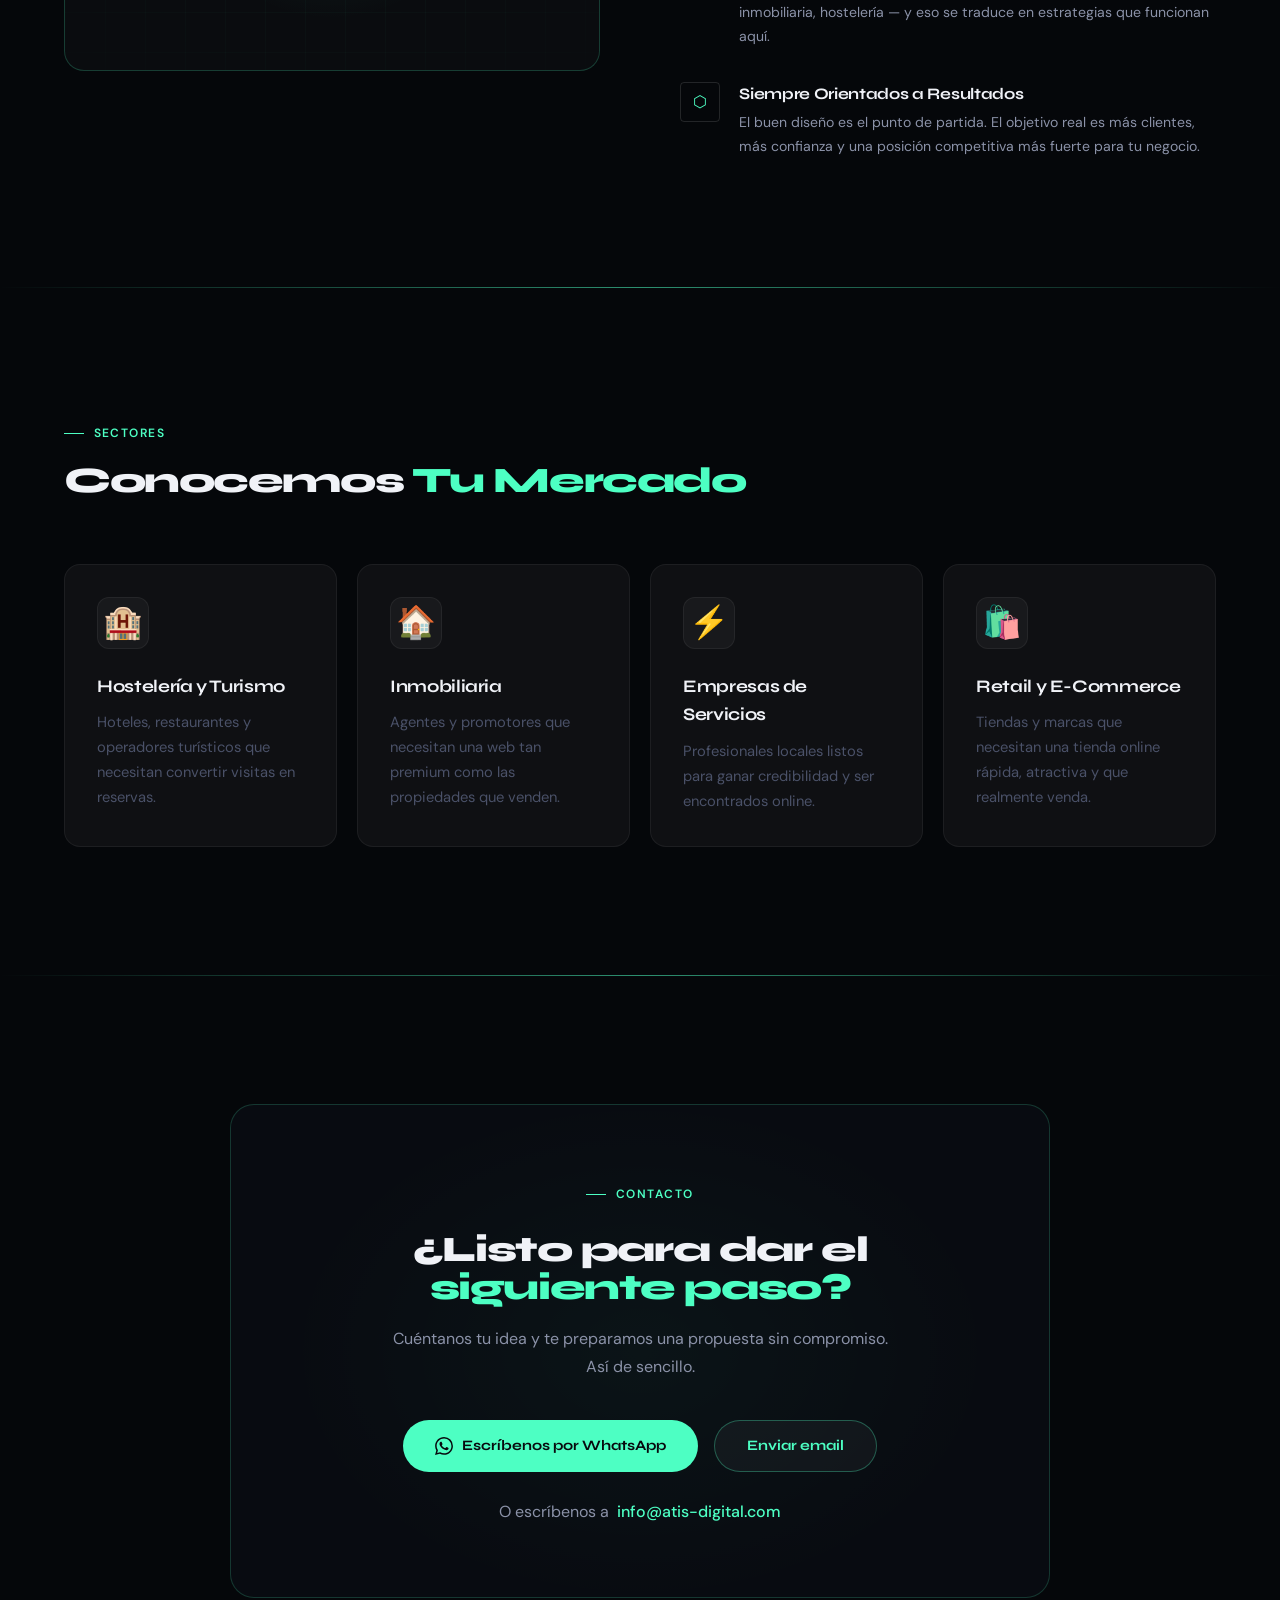
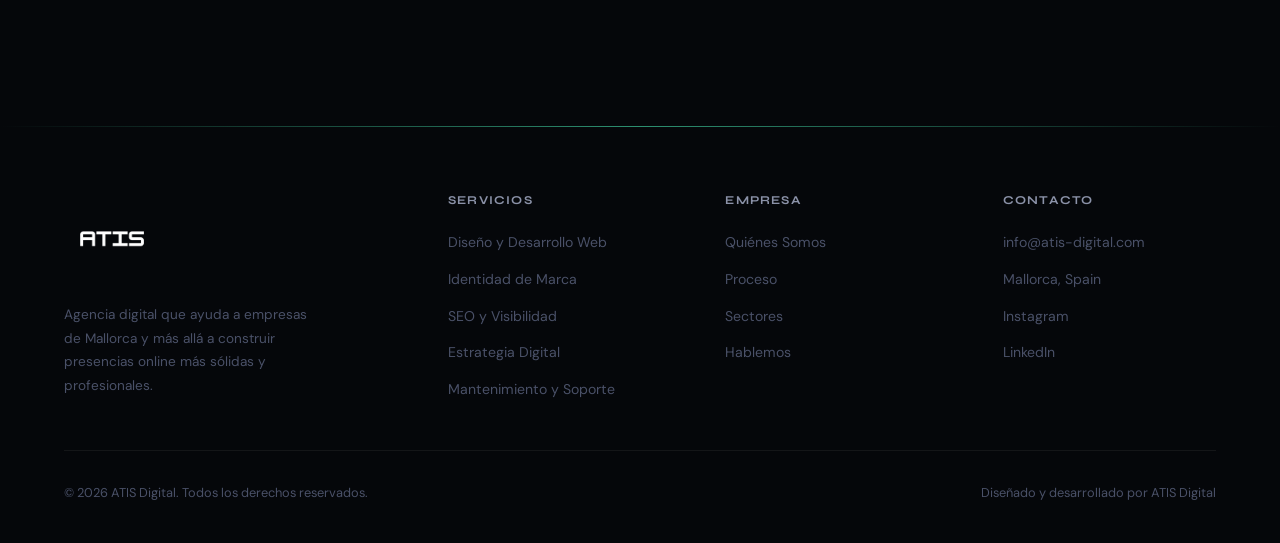
==== commit 339f05dc: "edit" ====
--- a/index.html
+++ b/index.html
@@ -5,18 +5,22 @@
   <meta name="viewport" content="width=device-width, initial-scale=1.0">
   <meta name="description" content="ATIS Digital — Agencia de diseño web en Mallorca. Creamos webs profesionales, branding, SEO y estrategia digital para hostelería, inmobiliarias y empresas de servicios.">
   <title>ATIS Digital — Agencia Digital en Mallorca</title>
-  <link rel="canonical" href="https://atis-digital.com">
+  <link rel="canonical" href="https://atis-digital.com/">
   <link rel="alternate" hreflang="es" href="https://atis-digital.com/">
   <link rel="alternate" hreflang="en" href="https://atis-digital.com/">
   <link rel="alternate" hreflang="de" href="https://atis-digital.com/">
   <link rel="alternate" hreflang="x-default" href="https://atis-digital.com/">
   <link rel="icon" type="image/png" href="atis_logo_simple_noback.png">
+  <link rel="apple-touch-icon" href="atis_logo_simple_noback.png">
+  <meta name="theme-color" content="#05070A">
+  <meta property="og:locale" content="es_ES">
+  <meta property="og:site_name" content="ATIS Digital — Agencia Web Mallorca">
   <link rel="preload" href="atis_logo_simple_noback.png" as="image">
   <link rel="preload" href="css/variables.css" as="style">
 
   <!-- Open Graph -->
   <meta property="og:type"        content="website">
-  <meta property="og:url"         content="https://atis-digital.com">
+  <meta property="og:url"         content="https://atis-digital.com/">
   <meta property="og:title"       content="ATIS Digital — Agencia Digital en Mallorca">
   <meta property="og:description" content="ATIS Digital — Agencia de diseño web en Mallorca. Creamos webs profesionales, branding, SEO y estrategia digital para hostelería, inmobiliarias y empresas de servicios.">
   <meta property="og:image"       content="https://atis-digital.com/ATIS.png">
@@ -70,7 +74,7 @@
        NAVBAR
   =================== -->
   <nav id="nav">
-    <a href="#" class="logo">
+    <a href="/" class="logo">
         <img src="atis_logo_simple_noback.png" alt="ATIS Digital" class="logo-img">
       </a>
     <div class="nav-right">
@@ -451,7 +455,7 @@
   <footer>
     <div class="footer-top">
       <div class="footer-brand">
-        <a href="#" class="logo">
+        <a href="/" class="logo">
         <img src="atis_logo_simple_noback.png" alt="ATIS Digital" class="logo-img">
       </a>
         <p data-i18n="footer_brand_desc">A digital agency helping businesses in Mallorca and beyond build stronger, more professional online presences.</p>
@@ -478,16 +482,15 @@
       <div>
         <div class="footer-col-title" data-i18n="footer_col_contact">Contact</div>
         <ul class="footer-links">
-          <!-- TODO: Update with real details -->
           <li><a href="mailto:info@atis-digital.com">info@atis-digital.com</a></li>
-          <li><a href="#">Mallorca, Spain</a></li>
-          <li><a href="#">Instagram</a></li>
-          <li><a href="#">LinkedIn</a></li>
+          <li><span style="color:var(--text-dim);font-size:0.88rem">Mallorca, Spain</span></li>
+          <li><a href="https://www.instagram.com/atis.digital" target="_blank" rel="noopener noreferrer">Instagram</a></li>
+          <li><a href="https://www.linkedin.com/company/atis-digital" target="_blank" rel="noopener noreferrer">LinkedIn</a></li>
         </ul>
       </div>
     </div>
     <div class="footer-bottom">
-      <span data-i18n="footer_copy">© 2025 ATIS Digital. All rights reserved.</span>
+      <span data-i18n="footer_copy">© 2026 ATIS Digital. All rights reserved.</span>
       <span data-i18n="footer_credit">Designed &amp; built by ATIS Digital</span>
     </div>
   </footer>
--- a/css/hero.css
+++ b/css/hero.css
@@ -196,4 +196,7 @@
     line-height: 1.1;
     letter-spacing: -0.02em;
   }
-}
+  .hero-blob-1, .hero-blob-2, .hero-blob-3 {
+    animation: none;
+  }
+}
--- a/css/components.css
+++ b/css/components.css
@@ -307,8 +307,8 @@
 .proc-desc { font-size: 0.9rem; color: var(--text-mid); line-height: 1.75; }
 
 @media (max-width: 900px) {
-  .process-item { grid-template-columns: 50px 1fr; }
-  .proc-desc { display: none; }
+  .process-item { grid-template-columns: 50px 1fr; gap: 1rem; }
+  .proc-desc { font-size: 0.82rem; }
 }
 
 /* ============================================
@@ -524,9 +524,9 @@
   font-size: 0.9rem;
   font-weight: 700;
   text-decoration: none;
-  cursor: none;
   transition: background 0.2s, transform 0.2s, box-shadow 0.2s;
 }
+@media (hover: hover) { .cta-btn-primary { cursor: none; } }
 .cta-btn-primary:hover {
   background: var(--accent2);
   transform: translateY(-2px);
@@ -545,9 +545,9 @@
   font-size: 0.9rem;
   font-weight: 700;
   text-decoration: none;
-  cursor: none;
   transition: background 0.2s, transform 0.2s;
 }
+@media (hover: hover) { .cta-btn-ghost { cursor: none; } }
 .cta-btn-ghost:hover {
   background: rgba(77,255,195,0.08);
   transform: translateY(-2px);
